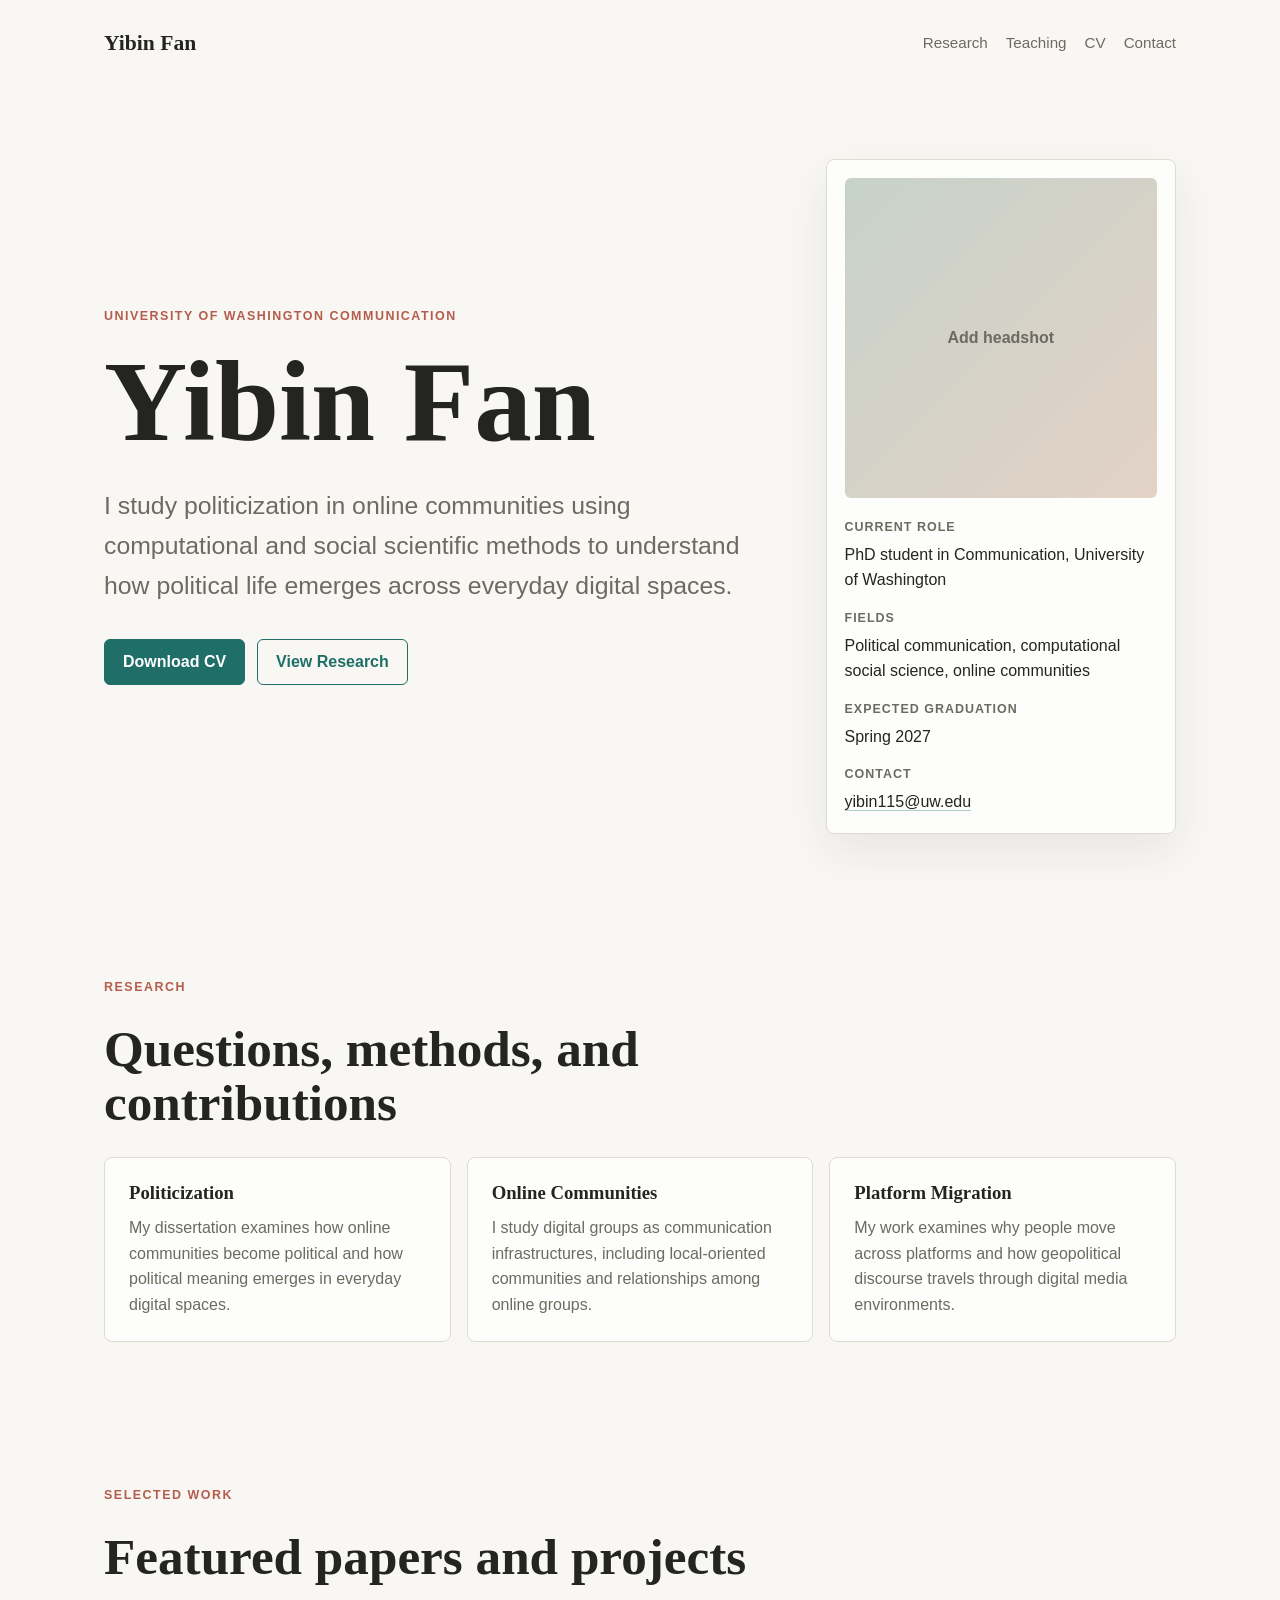
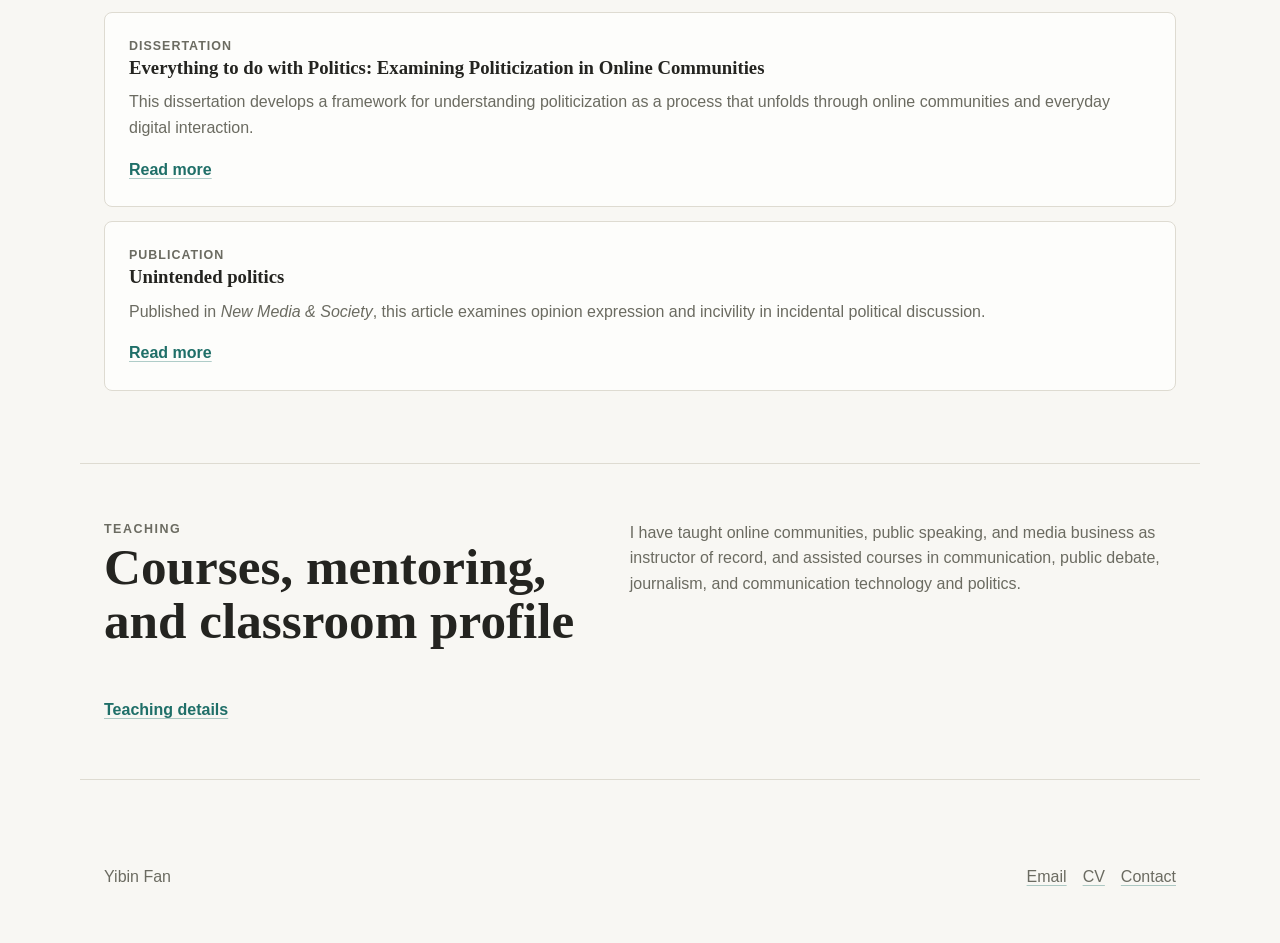
==== site/index.html @ f90cb891 "Initial commit" ====
<!doctype html>
<html lang="en">
  <head>
    <meta charset="utf-8">
    <meta name="viewport" content="width=device-width, initial-scale=1">
    <title>Yibin Fan | Communication PhD Student</title>
    <meta name="description" content="Yibin Fan is a PhD student in Communication at the University of Washington studying politicization in online communities.">
    <link rel="stylesheet" href="styles/base.css">
  </head>
  <body>
    <header class="site-header">
      <a class="brand" href="index.html">Yibin Fan</a>
      <nav class="nav" aria-label="Primary navigation">
        <a href="pages/research.html">Research</a>
        <a href="pages/teaching.html">Teaching</a>
        <a href="pages/cv.html">CV</a>
        <a href="pages/contact.html">Contact</a>
      </nav>
    </header>

    <main>
      <section class="hero">
        <div class="hero-copy">
          <p class="eyebrow">University of Washington Communication</p>
          <h1>Yibin Fan</h1>
          <p class="lede">
            I study politicization in online communities using computational and social scientific methods to understand how political life emerges across everyday digital spaces.
          </p>
          <div class="actions">
            <a class="button primary" href="../assets/cv/yibin-fan-cv.pdf">Download CV</a>
            <a class="button secondary" href="pages/research.html">View Research</a>
          </div>
        </div>
        <aside class="profile-panel" aria-label="Profile summary">
          <div class="portrait-placeholder">Add headshot</div>
          <dl>
            <div>
              <dt>Current role</dt>
              <dd>PhD student in Communication, University of Washington</dd>
            </div>
            <div>
              <dt>Fields</dt>
              <dd>Political communication, computational social science, online communities</dd>
            </div>
            <div>
              <dt>Expected graduation</dt>
              <dd>Spring 2027</dd>
            </div>
            <div>
              <dt>Contact</dt>
              <dd><a href="mailto:yibin115@uw.edu">yibin115@uw.edu</a></dd>
            </div>
          </dl>
        </aside>
      </section>

      <section class="section">
        <div class="section-heading">
          <p class="eyebrow">Research</p>
          <h2>Questions, methods, and contributions</h2>
        </div>
        <div class="grid three">
          <article class="summary-item">
            <h3>Politicization</h3>
            <p>My dissertation examines how online communities become political and how political meaning emerges in everyday digital spaces.</p>
          </article>
          <article class="summary-item">
            <h3>Online Communities</h3>
            <p>I study digital groups as communication infrastructures, including local-oriented communities and relationships among online groups.</p>
          </article>
          <article class="summary-item">
            <h3>Platform Migration</h3>
            <p>My work examines why people move across platforms and how geopolitical discourse travels through digital media environments.</p>
          </article>
        </div>
      </section>

      <section class="section featured-work">
        <div class="section-heading">
          <p class="eyebrow">Selected work</p>
          <h2>Featured papers and projects</h2>
        </div>
        <div class="work-list">
          <article class="work-item">
            <p class="status">Dissertation</p>
            <h3>Everything to do with Politics: Examining Politicization in Online Communities</h3>
            <p>This dissertation develops a framework for understanding politicization as a process that unfolds through online communities and everyday digital interaction.</p>
            <a href="pages/research.html">Read more</a>
          </article>
          <article class="work-item">
            <p class="status">Publication</p>
            <h3>Unintended politics</h3>
            <p>Published in <em>New Media & Society</em>, this article examines opinion expression and incivility in incidental political discussion.</p>
            <a href="pages/research.html">Read more</a>
          </article>
        </div>
      </section>

      <section class="section teaching-band">
        <div>
          <p class="eyebrow">Teaching</p>
          <h2>Courses, mentoring, and classroom profile</h2>
        </div>
        <p>
          I have taught online communities, public speaking, and media business as instructor of record, and assisted courses in communication, public debate, journalism, and communication technology and politics.
        </p>
        <a class="text-link" href="pages/teaching.html">Teaching details</a>
      </section>
    </main>

    <footer class="footer">
      <p>Yibin Fan</p>
      <div class="footer-links">
        <a href="mailto:yibin115@uw.edu">Email</a>
        <a href="../assets/cv/yibin-fan-cv.pdf">CV</a>
        <a href="pages/contact.html">Contact</a>
      </div>
    </footer>
    <script src="scripts/main.js"></script>
  </body>
</html>
---- site/styles/base.css ----
:root {
  color-scheme: light;
  --bg: #f8f7f3;
  --surface: #ffffff;
  --text: #242420;
  --muted: #6b6b61;
  --accent: #1f6f68;
  --accent-2: #b55d4c;
  --border: #dedbd1;
  --shadow: 0 18px 45px rgba(36, 36, 32, 0.08);
}

* {
  box-sizing: border-box;
}

body {
  margin: 0;
  background: var(--bg);
  color: var(--text);
  font-family: Inter, Arial, sans-serif;
  line-height: 1.6;
}

a {
  color: inherit;
  text-decoration-color: rgba(31, 111, 104, 0.35);
  text-underline-offset: 0.18em;
}

a:hover {
  color: var(--accent);
  text-decoration-color: var(--accent);
}

.site-header {
  display: flex;
  align-items: center;
  justify-content: space-between;
  gap: 24px;
  max-width: 1120px;
  margin: 0 auto;
  padding: 26px 24px;
}

.brand {
  font-family: Georgia, "Times New Roman", serif;
  font-size: 1.35rem;
  font-weight: 700;
  text-decoration: none;
}

.nav {
  display: flex;
  flex-wrap: wrap;
  justify-content: flex-end;
  gap: 18px;
  color: var(--muted);
  font-size: 0.95rem;
}

.nav a {
  text-decoration: none;
}

.hero {
  display: grid;
  grid-template-columns: minmax(0, 1.45fr) minmax(280px, 0.75fr);
  gap: 44px;
  align-items: center;
  max-width: 1120px;
  margin: 32px auto 0;
  padding: 40px 24px 72px;
}

.hero h1,
.page h1,
.section h2,
.teaching-band h2 {
  margin: 0;
  font-family: Georgia, "Times New Roman", serif;
  line-height: 1.05;
  letter-spacing: 0;
}

.hero h1 {
  max-width: 780px;
  font-size: clamp(3.5rem, 9vw, 7.5rem);
}

.page h1 {
  max-width: 860px;
  font-size: clamp(2.6rem, 7vw, 5.6rem);
}

.section h2,
.teaching-band h2 {
  font-size: clamp(2rem, 4vw, 3.2rem);
}

.eyebrow {
  margin: 0 0 14px;
  color: var(--accent-2);
  font-size: 0.78rem;
  font-weight: 800;
  letter-spacing: 0.12em;
  text-transform: uppercase;
}

.lede {
  max-width: 720px;
  margin: 24px 0 0;
  color: var(--muted);
  font-size: clamp(1.2rem, 2vw, 1.55rem);
}

.narrow {
  max-width: 760px;
}

.actions {
  display: flex;
  flex-wrap: wrap;
  gap: 12px;
  margin-top: 34px;
}

.button {
  display: inline-flex;
  align-items: center;
  justify-content: center;
  min-height: 46px;
  padding: 0 18px;
  border: 1px solid var(--accent);
  border-radius: 6px;
  font-weight: 750;
  text-decoration: none;
}

.button.primary {
  background: var(--accent);
  color: #ffffff;
}

.button.secondary {
  color: var(--accent);
}

.profile-panel,
.summary-item,
.work-item {
  border: 1px solid var(--border);
  border-radius: 8px;
  background: rgba(255, 255, 255, 0.72);
}

.profile-panel {
  padding: 18px;
  box-shadow: var(--shadow);
}

.portrait-placeholder {
  display: grid;
  min-height: 320px;
  place-items: center;
  margin-bottom: 20px;
  border-radius: 6px;
  background: linear-gradient(135deg, rgba(31, 111, 104, 0.18), rgba(181, 93, 76, 0.16)), #ece8de;
  color: var(--muted);
  font-weight: 750;
}

dl {
  display: grid;
  gap: 16px;
  margin: 0;
}

dt {
  color: var(--muted);
  font-size: 0.78rem;
  font-weight: 800;
  letter-spacing: 0.08em;
  text-transform: uppercase;
}

dd {
  margin: 4px 0 0;
}

.section,
.page {
  max-width: 1120px;
  margin: 0 auto;
  padding: 72px 24px;
}

.section-heading {
  display: grid;
  gap: 10px;
  max-width: 760px;
  margin-bottom: 28px;
}

.grid {
  display: grid;
  gap: 16px;
}

.grid.three {
  grid-template-columns: repeat(3, minmax(0, 1fr));
}

.grid.two {
  grid-template-columns: repeat(2, minmax(0, 1fr));
}

.summary-item {
  padding: 24px;
}

.summary-item h2,
.summary-item h3,
.work-item h2,
.work-item h3 {
  margin: 0 0 10px;
  font-family: Georgia, "Times New Roman", serif;
  line-height: 1.2;
  letter-spacing: 0;
}

.summary-item p,
.work-item p,
.teaching-band p {
  margin: 0;
  color: var(--muted);
}

.work-list {
  display: grid;
  gap: 14px;
}

.work-item {
  padding: 24px;
}

.status {
  color: var(--accent-2);
  font-size: 0.78rem;
  font-weight: 800;
  letter-spacing: 0.08em;
  text-transform: uppercase;
}

.work-item a,
.text-link {
  display: inline-flex;
  margin-top: 16px;
  color: var(--accent);
  font-weight: 750;
}

.teaching-band {
  display: grid;
  grid-template-columns: minmax(0, 0.9fr) minmax(0, 1fr);
  gap: 34px;
  align-items: start;
  max-width: 1120px;
  margin: 0 auto 48px;
  padding: 56px 24px;
  border-top: 1px solid var(--border);
  border-bottom: 1px solid var(--border);
}

.page-list {
  margin-top: 34px;
}

.contact-list {
  display: grid;
  gap: 12px;
  max-width: 360px;
  margin-top: 34px;
}

.small-note {
  margin-top: 18px;
  color: var(--muted);
  font-size: 0.95rem;
}

.footer {
  display: flex;
  align-items: center;
  justify-content: space-between;
  gap: 18px;
  max-width: 1120px;
  margin: 0 auto;
  padding: 36px 24px 54px;
  color: var(--muted);
}

.footer p {
  margin: 0;
}

.footer-links {
  display: flex;
  flex-wrap: wrap;
  gap: 16px;
}

@media (max-width: 820px) {
  .site-header,
  .footer {
    align-items: flex-start;
    flex-direction: column;
  }

  .nav {
    justify-content: flex-start;
  }

  .hero,
  .teaching-band {
    grid-template-columns: 1fr;
  }

  .grid.three,
  .grid.two {
    grid-template-columns: 1fr;
  }

  .hero {
    padding-top: 18px;
  }

  .portrait-placeholder {
    min-height: 240px;
  }
}
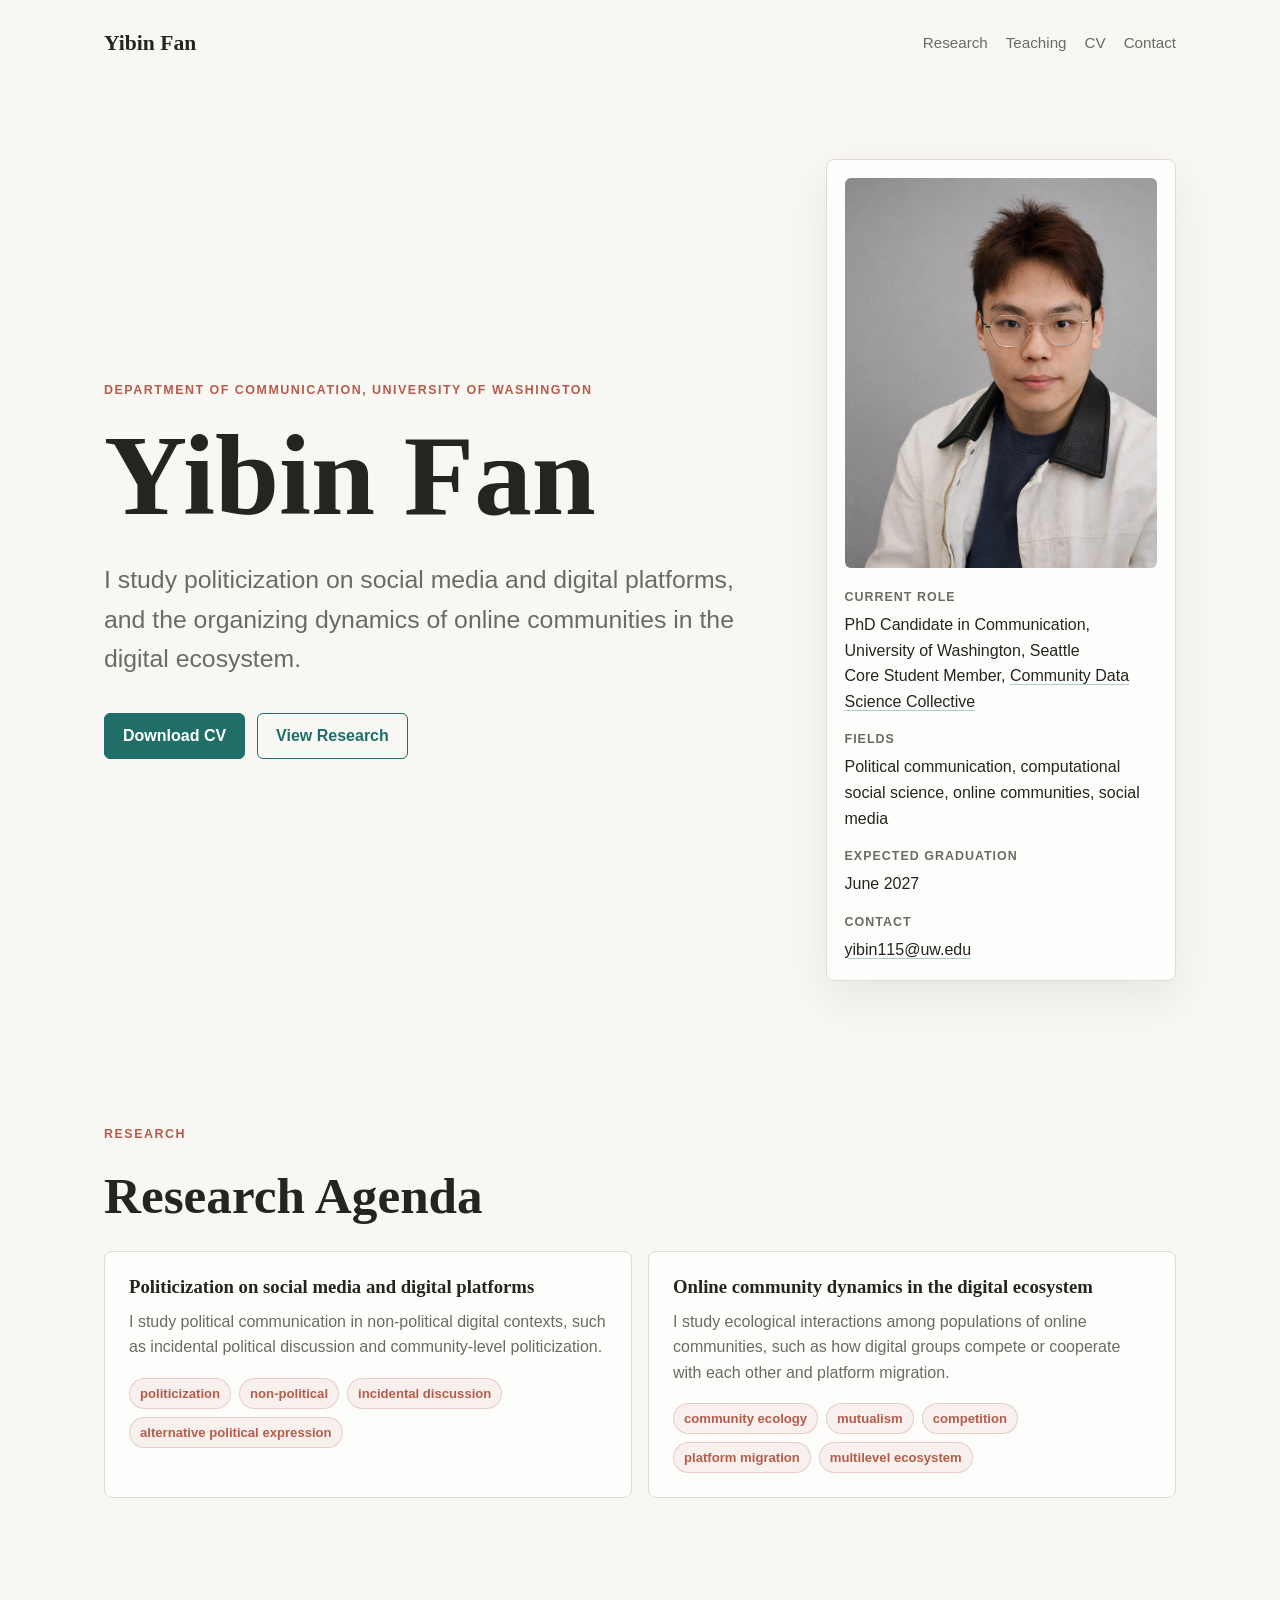
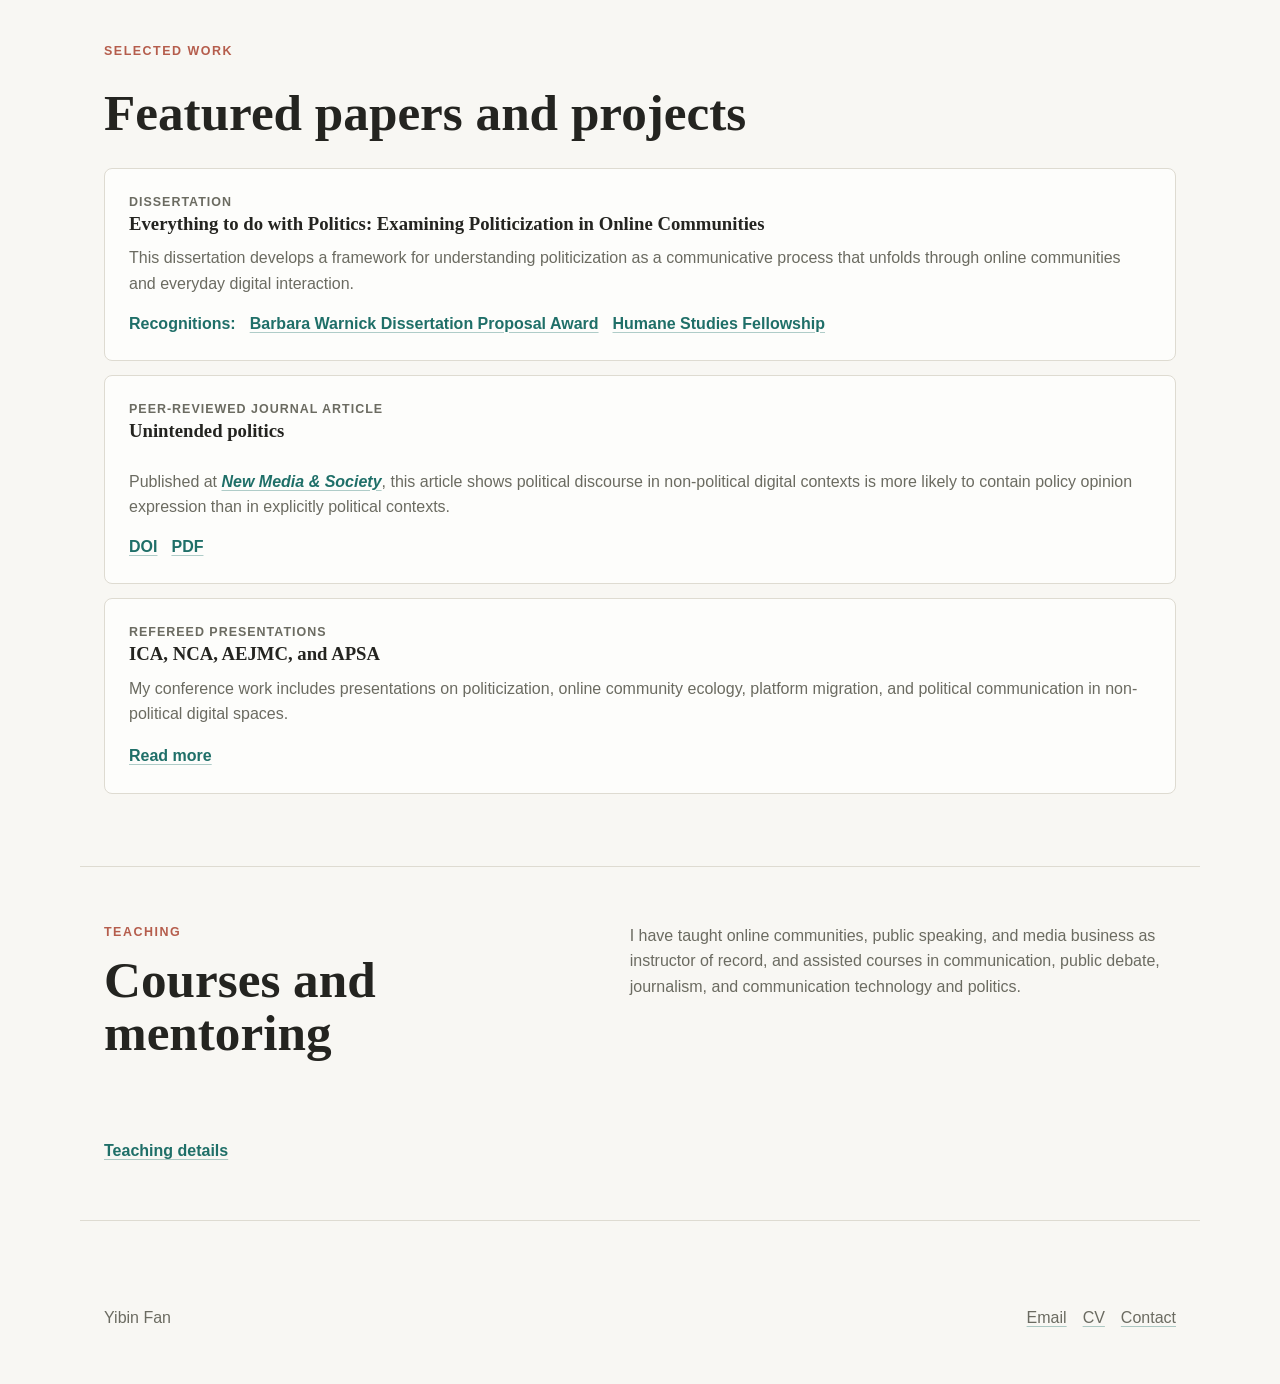
==== commit 68cf6424: "update research and teaching" ====
--- a/site/index.html
+++ b/site/index.html
@@ -21,30 +21,33 @@
     <main>
       <section class="hero">
         <div class="hero-copy">
-          <p class="eyebrow">University of Washington Communication</p>
+          <p class="eyebrow">Department of Communication, University of Washington</p>
           <h1>Yibin Fan</h1>
           <p class="lede">
-            I study politicization in online communities using computational and social scientific methods to understand how political life emerges across everyday digital spaces.
+            I study politicization on social media and digital platforms, and the organizing dynamics of online communities in the digital ecosystem.
           </p>
           <div class="actions">
-            <a class="button primary" href="../assets/cv/yibin-fan-cv.pdf">Download CV</a>
+            <a class="button primary" href="assets/cv/yibin-fan-cv.pdf">Download CV</a> 
             <a class="button secondary" href="pages/research.html">View Research</a>
           </div>
         </div>
         <aside class="profile-panel" aria-label="Profile summary">
-          <div class="portrait-placeholder">Add headshot</div>
+          <img class="portrait" src="assets/headshots/headshot_seattle.png" alt="Portrait of Yibin Fan">
           <dl>
             <div>
               <dt>Current role</dt>
-              <dd>PhD student in Communication, University of Washington</dd>
+              <dd>
+                PhD Candidate in Communication, University of Washington, Seattle<br>
+                Core Student Member, <a href="https://wiki.communitydata.science/" target="_blank" rel="noopener noreferrer">Community Data Science Collective</a>
+              </dd>
             </div>
             <div>
               <dt>Fields</dt>
-              <dd>Political communication, computational social science, online communities</dd>
+              <dd>Political communication, computational social science, online communities, social media</dd>
             </div>
             <div>
               <dt>Expected graduation</dt>
-              <dd>Spring 2027</dd>
+              <dd>June 2027</dd>
             </div>
             <div>
               <dt>Contact</dt>
@@ -57,20 +60,29 @@
       <section class="section">
         <div class="section-heading">
           <p class="eyebrow">Research</p>
-          <h2>Questions, methods, and contributions</h2>
+          <h2>Research Agenda</h2>
         </div>
-        <div class="grid three">
+        <div class="grid two">
           <article class="summary-item">
-            <h3>Politicization</h3>
-            <p>My dissertation examines how online communities become political and how political meaning emerges in everyday digital spaces.</p>
+            <h3>Politicization on social media and digital platforms</h3>
+            <p>I study political communication in non-political digital contexts, such as incidental political discussion and community-level politicization.</p>
+            <div class="keyword-list" aria-label="Politicization keywords">
+              <span>politicization</span>
+              <span>non-political</span>
+              <span>incidental discussion</span>
+              <span>alternative political expression</span>
+            </div>
           </article>
           <article class="summary-item">
-            <h3>Online Communities</h3>
-            <p>I study digital groups as communication infrastructures, including local-oriented communities and relationships among online groups.</p>
-          </article>
-          <article class="summary-item">
-            <h3>Platform Migration</h3>
-            <p>My work examines why people move across platforms and how geopolitical discourse travels through digital media environments.</p>
+            <h3>Online community dynamics in the digital ecosystem</h3>
+            <p>I study ecological interactions among populations of online communities, such as how digital groups compete or cooperate with each other and platform migration.</p>
+            <div class="keyword-list" aria-label="Online community ecosystem keywords">
+              <span>community ecology</span>
+              <span>mutualism</span>
+              <span>competition</span>
+              <span>platform migration</span>
+              <span>multilevel ecosystem</span>
+            </div>
           </article>
         </div>
       </section>
@@ -84,22 +96,35 @@
           <article class="work-item">
             <p class="status">Dissertation</p>
             <h3>Everything to do with Politics: Examining Politicization in Online Communities</h3>
-            <p>This dissertation develops a framework for understanding politicization as a process that unfolds through online communities and everyday digital interaction.</p>
-            <a href="pages/research.html">Read more</a>
+            <p>This dissertation develops a framework for understanding politicization as a communicative process that unfolds through online communities and everyday digital interaction.</p>
+            <div class="link-row">
+              <a>Recognitions:</a>
+              <a href="https://com.uw.edu/ma-phd/funding-and-award-opportunities/research-funding/">Barbara Warnick Dissertation Proposal Award</a>
+              <a href="https://www.theihs.org/blog/funding-type/humane-studies-fellowship/">Humane Studies Fellowship</a>
+            </div>
           </article>
           <article class="work-item">
-            <p class="status">Publication</p>
+            <p class="status">Peer-reviewed Journal Article</p>
             <h3>Unintended politics</h3>
-            <p>Published in <em>New Media & Society</em>, this article examines opinion expression and incivility in incidental political discussion.</p>
+            <p>Published at <a href="https://journals.sagepub.com/home/nms"><em>New Media & Society</em></a>, this article shows political discourse in non-political digital contexts is more likely to contain policy opinion expression than in explicitly political contexts.</p>
+            <div class="link-row">
+              <a href="https://doi.org/10.1177/14614448261441875">DOI</a>
+              <a href="https://journals.sagepub.com/doi/pdf/10.1177/14614448261441875?casa_token=1-ZnGrfTjEoAAAAA:AifNyIRY7ep2owa5KEr0ajN2B7ABjRa7L96bX6fsLp5TvKdHX-in_V_Z3XCJmudTWeqTJ_bSWKwmBw">PDF</a>
+            </div>
+          </article>
+          <article class="work-item">
+            <p class="status">Refereed presentations</p>
+            <h3>ICA, NCA, AEJMC, and APSA</h3>
+            <p>My conference work includes presentations on politicization, online community ecology, platform migration, and political communication in non-political digital spaces.</p>
             <a href="pages/research.html">Read more</a>
           </article>
         </div>
       </section>
 
       <section class="section teaching-band">
-        <div>
+        <div class="section-heading">
           <p class="eyebrow">Teaching</p>
-          <h2>Courses, mentoring, and classroom profile</h2>
+          <h2>Courses and mentoring</h2>
         </div>
         <p>
           I have taught online communities, public speaking, and media business as instructor of record, and assisted courses in communication, public debate, journalism, and communication technology and politics.
@@ -112,7 +137,7 @@
       <p>Yibin Fan</p>
       <div class="footer-links">
         <a href="mailto:yibin115@uw.edu">Email</a>
-        <a href="../assets/cv/yibin-fan-cv.pdf">CV</a>
+        <a href="assets/cv/yibin-fan-cv.pdf">CV</a>
         <a href="pages/contact.html">Contact</a>
       </div>
     </footer>
--- a/site/styles/base.css
+++ b/site/styles/base.css
@@ -107,6 +107,10 @@
   text-transform: uppercase;
 }
 
+.section-heading .eyebrow {
+  color: var(--accent-2);
+}
+
 .lede {
   max-width: 720px;
   margin: 24px 0 0;
@@ -159,12 +163,24 @@
   box-shadow: var(--shadow);
 }
 
+.portrait,
 .portrait-placeholder {
-  display: grid;
+  display: block;
+  width: 100%;
+  aspect-ratio: 4 / 5;
   min-height: 320px;
-  place-items: center;
   margin-bottom: 20px;
   border-radius: 6px;
+}
+
+.portrait {
+  object-fit: cover;
+  object-position: 58% 48%;
+}
+
+.portrait-placeholder {
+  display: grid;
+  place-items: center;
   background: linear-gradient(135deg, rgba(31, 111, 104, 0.18), rgba(181, 93, 76, 0.16)), #ece8de;
   color: var(--muted);
   font-weight: 750;
@@ -236,6 +252,26 @@
   color: var(--muted);
 }
 
+.keyword-list {
+  display: flex;
+  flex-wrap: wrap;
+  gap: 8px;
+  margin-top: 18px;
+}
+
+.keyword-list span {
+  display: inline-flex;
+  align-items: center;
+  min-height: 30px;
+  padding: 4px 10px;
+  border: 1px solid rgba(181, 93, 76, 0.24);
+  border-radius: 999px;
+  background: rgba(181, 93, 76, 0.08);
+  color: var(--accent-2);
+  font-size: 0.82rem;
+  font-weight: 750;
+}
+
 .work-list {
   display: grid;
   gap: 14px;
@@ -258,6 +294,183 @@
   display: inline-flex;
   margin-top: 16px;
   color: var(--accent);
+  font-weight: 750;
+}
+
+.sr-only {
+  position: absolute;
+  width: 1px;
+  height: 1px;
+  padding: 0;
+  overflow: hidden;
+  clip: rect(0, 0, 0, 0);
+  white-space: nowrap;
+  border: 0;
+}
+
+.research-page {
+  padding-top: 46px;
+}
+
+.research-intro {
+  max-width: 940px;
+  margin-top: 0;
+  color: var(--text);
+}
+
+.research-lines {
+  display: grid;
+  grid-template-columns: repeat(2, minmax(0, 1fr));
+  gap: 16px;
+  margin-top: 42px;
+}
+
+.line-card h2 {
+  margin: 0 0 14px;
+  font-family: Georgia, "Times New Roman", serif;
+  font-size: clamp(1.75rem, 3vw, 2.65rem);
+  line-height: 1.1;
+  letter-spacing: 0;
+}
+
+.research-section {
+  margin-top: 72px;
+}
+
+.publication-list {
+  display: grid;
+  gap: 14px;
+}
+
+.publication-item {
+  padding: 24px;
+  border: 1px solid var(--border);
+  border-radius: 8px;
+  background: rgba(255, 255, 255, 0.72);
+}
+
+.teaching-course {
+  padding: 24px;
+  border: 1px solid var(--border);
+  border-radius: 8px;
+  background: rgba(255, 255, 255, 0.72);
+}
+
+.publication-item h3 {
+  max-width: 920px;
+  margin: 0 0 8px;
+  font-family: Georgia, "Times New Roman", serif;
+  font-size: clamp(1.35rem, 2vw, 1.8rem);
+  line-height: 1.2;
+  letter-spacing: 0;
+}
+
+.teaching-course h3 {
+  max-width: 920px;
+  margin: 0 0 8px;
+  font-family: Georgia, "Times New Roman", serif;
+  font-size: clamp(1.35rem, 2vw, 1.8rem);
+  line-height: 1.2;
+  letter-spacing: 0;
+}
+
+.publication-item p {
+  max-width: 920px;
+  margin: 0;
+  color: var(--muted);
+}
+
+.teaching-course p {
+  max-width: 920px;
+  margin: 0;
+  color: var(--muted);
+}
+
+.publication-item a {
+  display: inline-flex;
+  margin-top: 14px;
+  color: var(--accent);
+  font-weight: 750;
+}
+
+.teaching-course a {
+  display: inline-flex;
+  margin-top: 14px;
+  color: var(--accent);
+  font-weight: 750;
+}
+
+.link-row {
+  display: flex;
+  flex-wrap: wrap;
+  gap: 14px;
+  margin-top: 14px;
+}
+
+.link-row a {
+  margin-top: 0;
+}
+
+.authors,
+.venue-note {
+  font-weight: 750;
+}
+
+.publication-item .authors {
+  margin-bottom: 10px;
+  color: var(--text);
+}
+
+.publication-item .venue-note {
+  margin-top: 12px;
+  color: var(--accent);
+}
+
+.correspondence-note {
+  margin: 6px 0 0;
+  color: var(--muted);
+  font-size: 0.92rem;
+}
+
+.conference-grid {
+  display: grid;
+  grid-template-columns: repeat(2, minmax(0, 1fr));
+  gap: 16px;
+}
+
+.conference-group {
+  padding: 22px;
+  border: 1px solid var(--border);
+  border-radius: 8px;
+  background: rgba(255, 255, 255, 0.72);
+}
+
+.conference-group h3 {
+  display: inline-flex;
+  margin: 0 0 14px;
+  padding: 4px 10px;
+  border-radius: 999px;
+  background: rgba(31, 111, 104, 0.1);
+  color: var(--accent);
+  font-size: 0.86rem;
+  letter-spacing: 0.08em;
+  text-transform: uppercase;
+}
+
+.conference-group ul {
+  display: grid;
+  gap: 12px;
+  margin: 0;
+  padding: 0;
+  list-style: none;
+}
+
+.conference-group li {
+  color: var(--muted);
+}
+
+.conference-group span {
+  color: var(--text);
   font-weight: 750;
 }
 
@@ -328,7 +541,9 @@
   }
 
   .grid.three,
-  .grid.two {
+  .grid.two,
+  .research-lines,
+  .conference-grid {
     grid-template-columns: 1fr;
   }
 
@@ -336,8 +551,8 @@
     padding-top: 18px;
   }
 
+  .portrait,
   .portrait-placeholder {
     min-height: 240px;
   }
 }
-
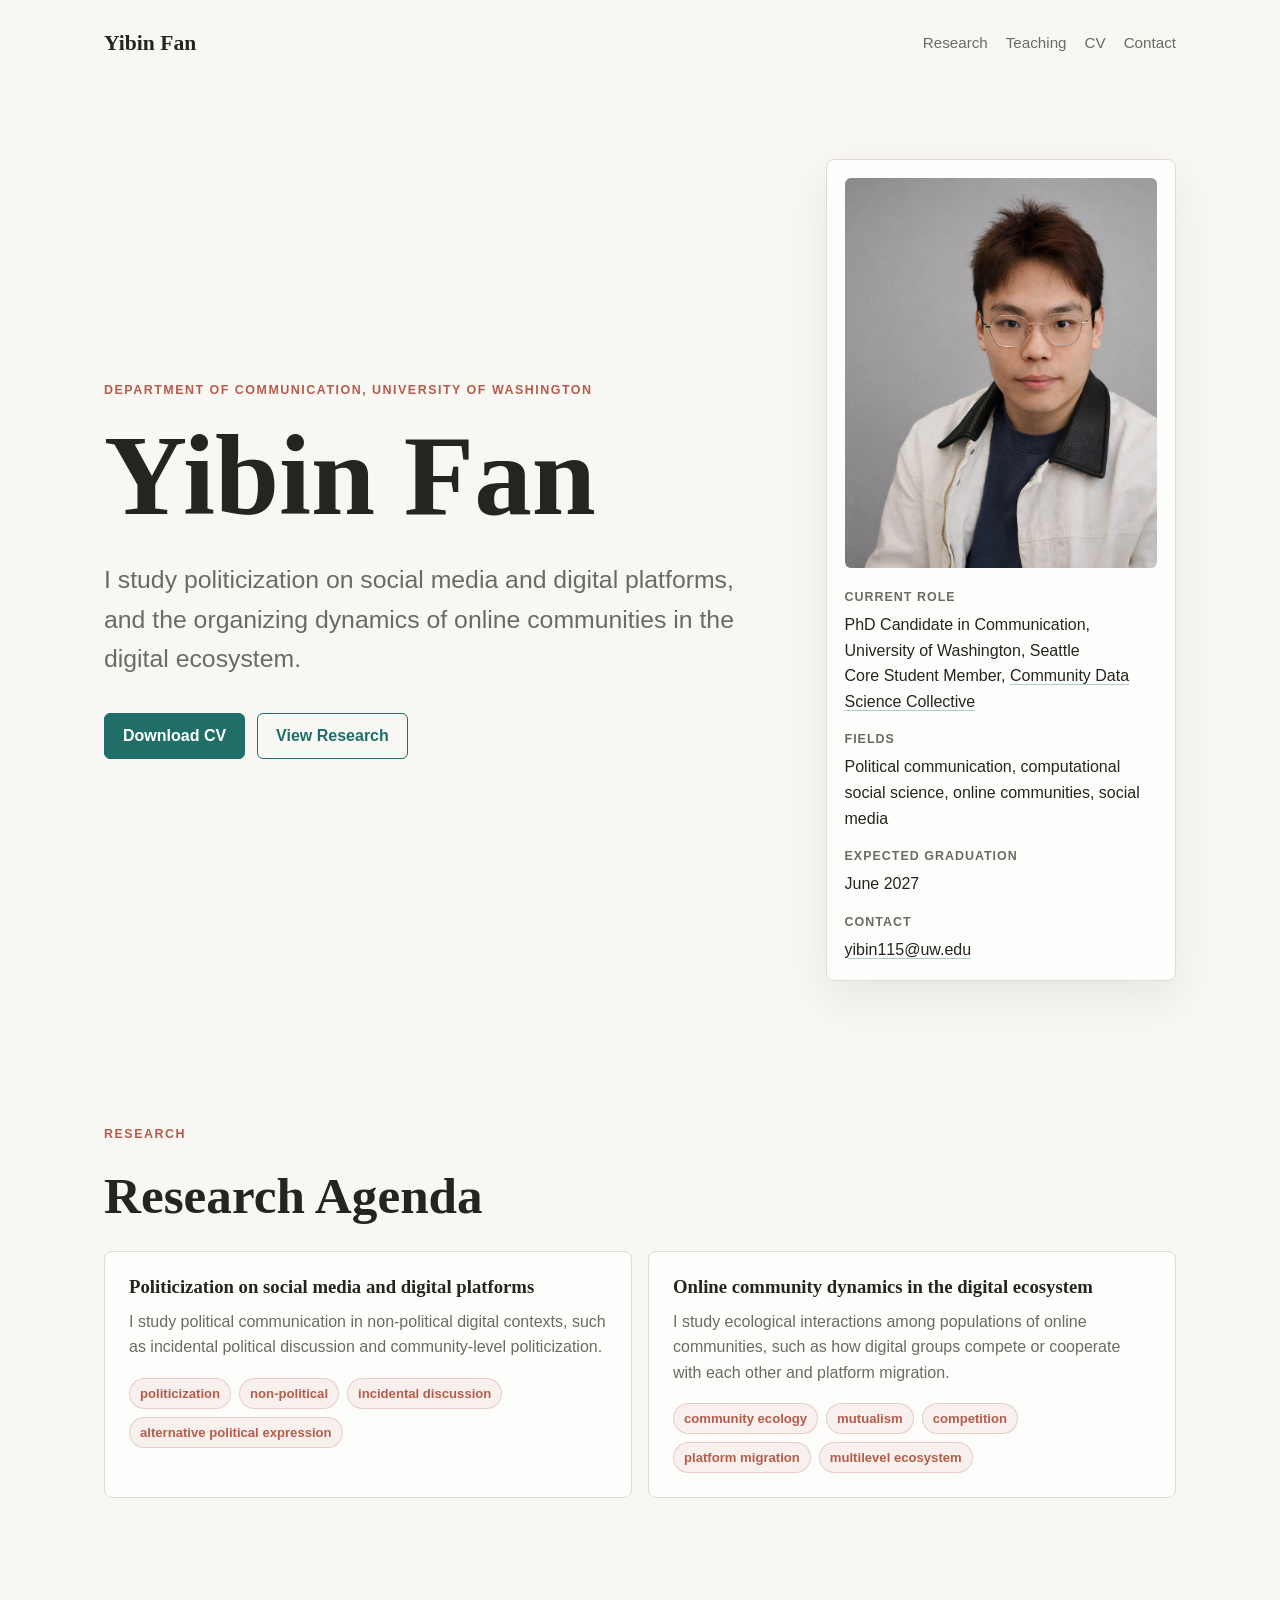
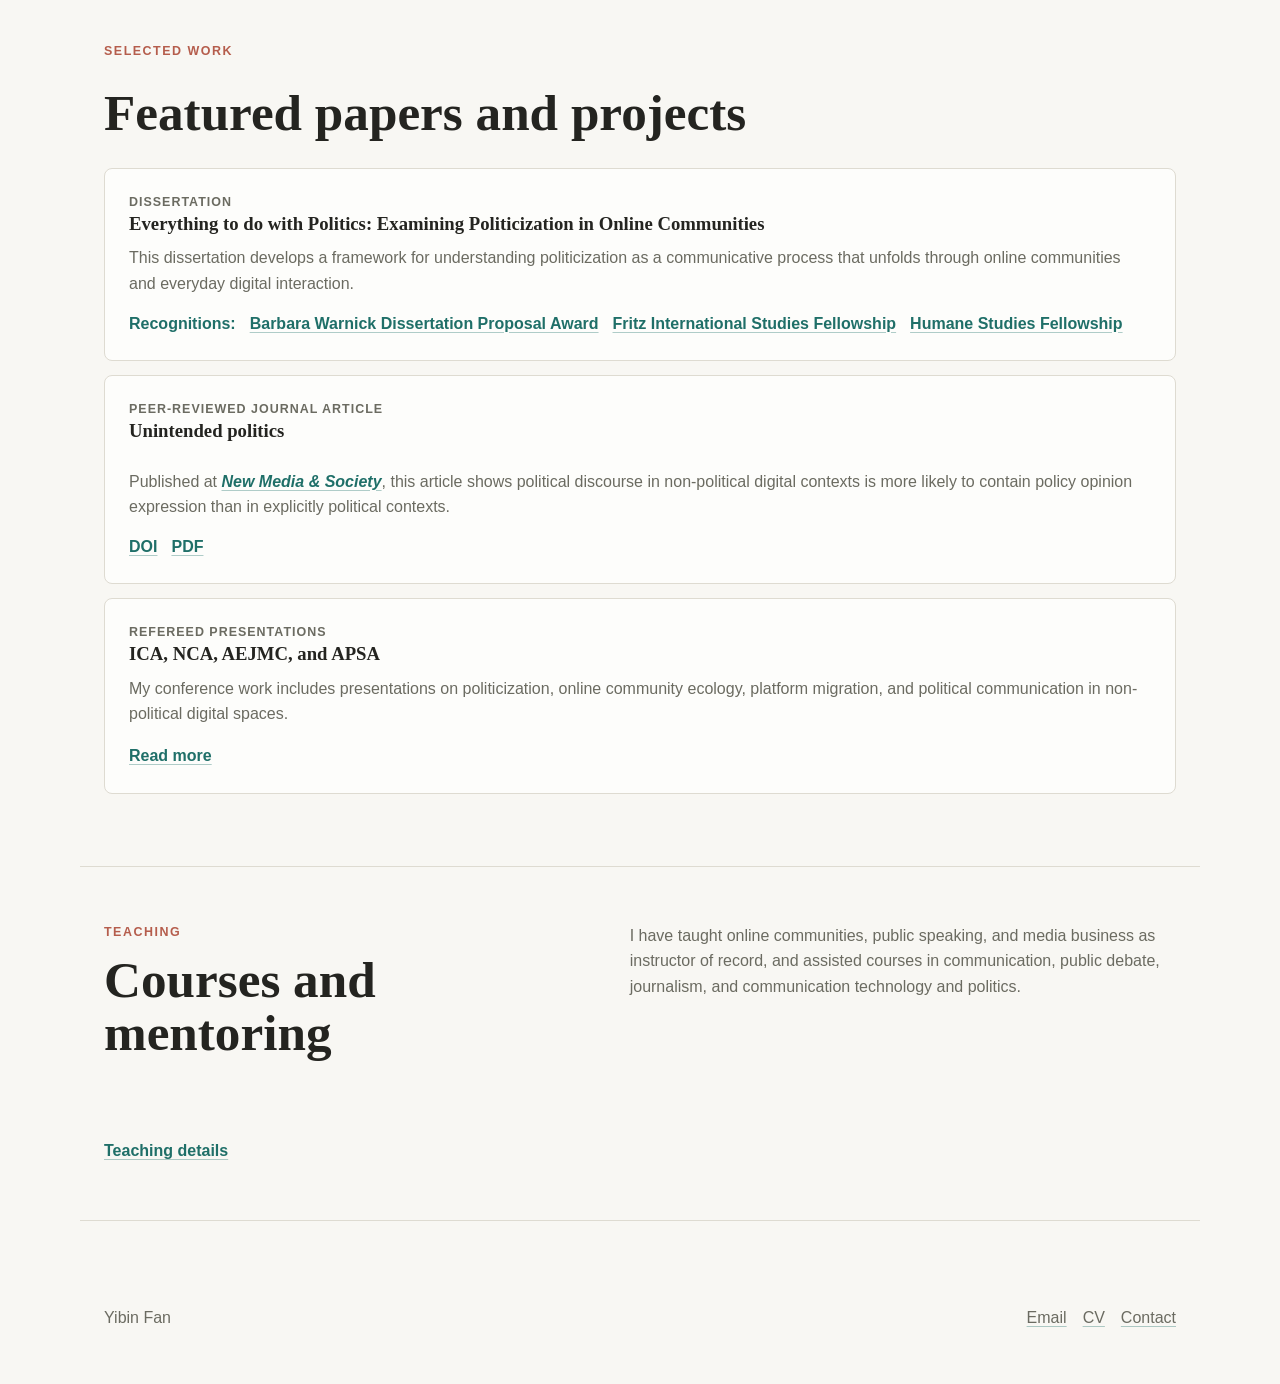
==== commit 3664d1eb: "add fritz fellowship" ====
--- a/site/index.html
+++ b/site/index.html
@@ -100,6 +100,7 @@
             <div class="link-row">
               <a>Recognitions:</a>
               <a href="https://com.uw.edu/ma-phd/funding-and-award-opportunities/research-funding/">Barbara Warnick Dissertation Proposal Award</a>
+              <a href="https://grad.uw.edu/funding_posts/international-research-fellowships/">Fritz International Studies Fellowship</a>
               <a href="https://www.theihs.org/blog/funding-type/humane-studies-fellowship/">Humane Studies Fellowship</a>
             </div>
           </article>
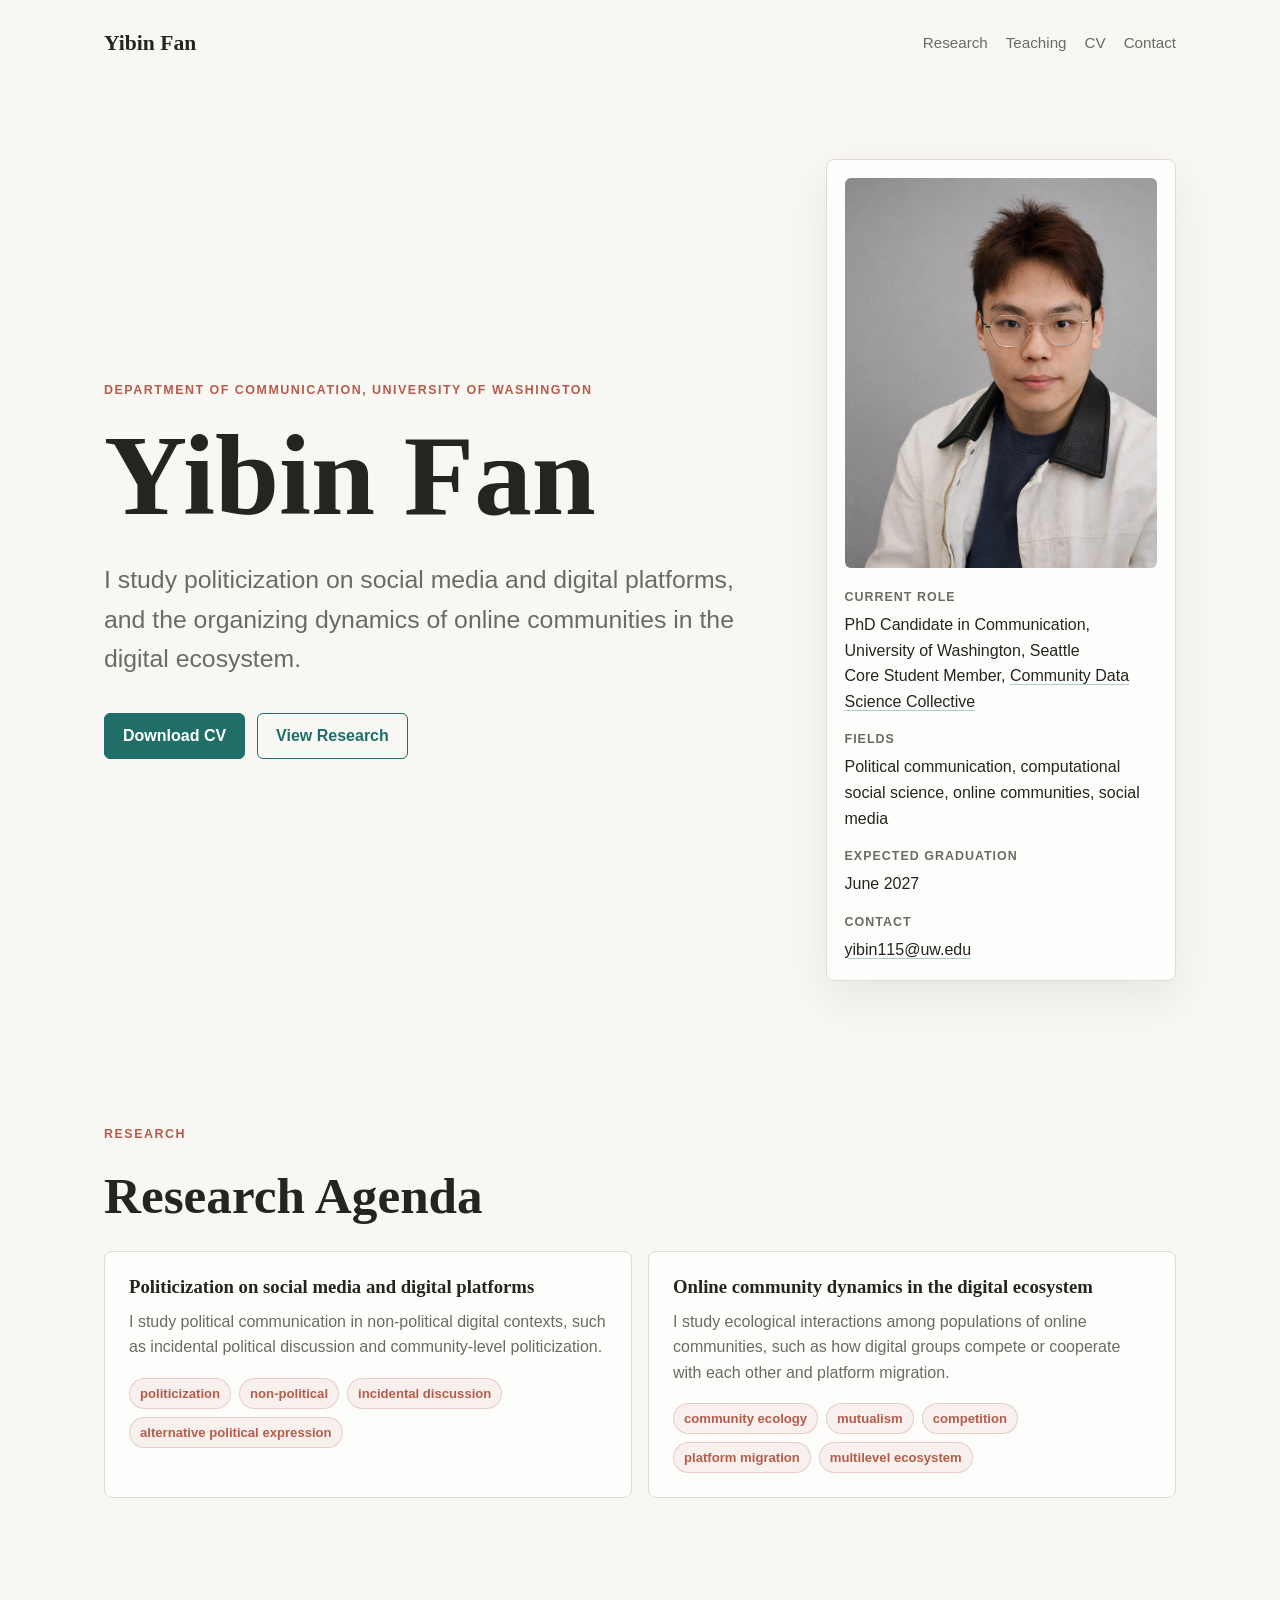
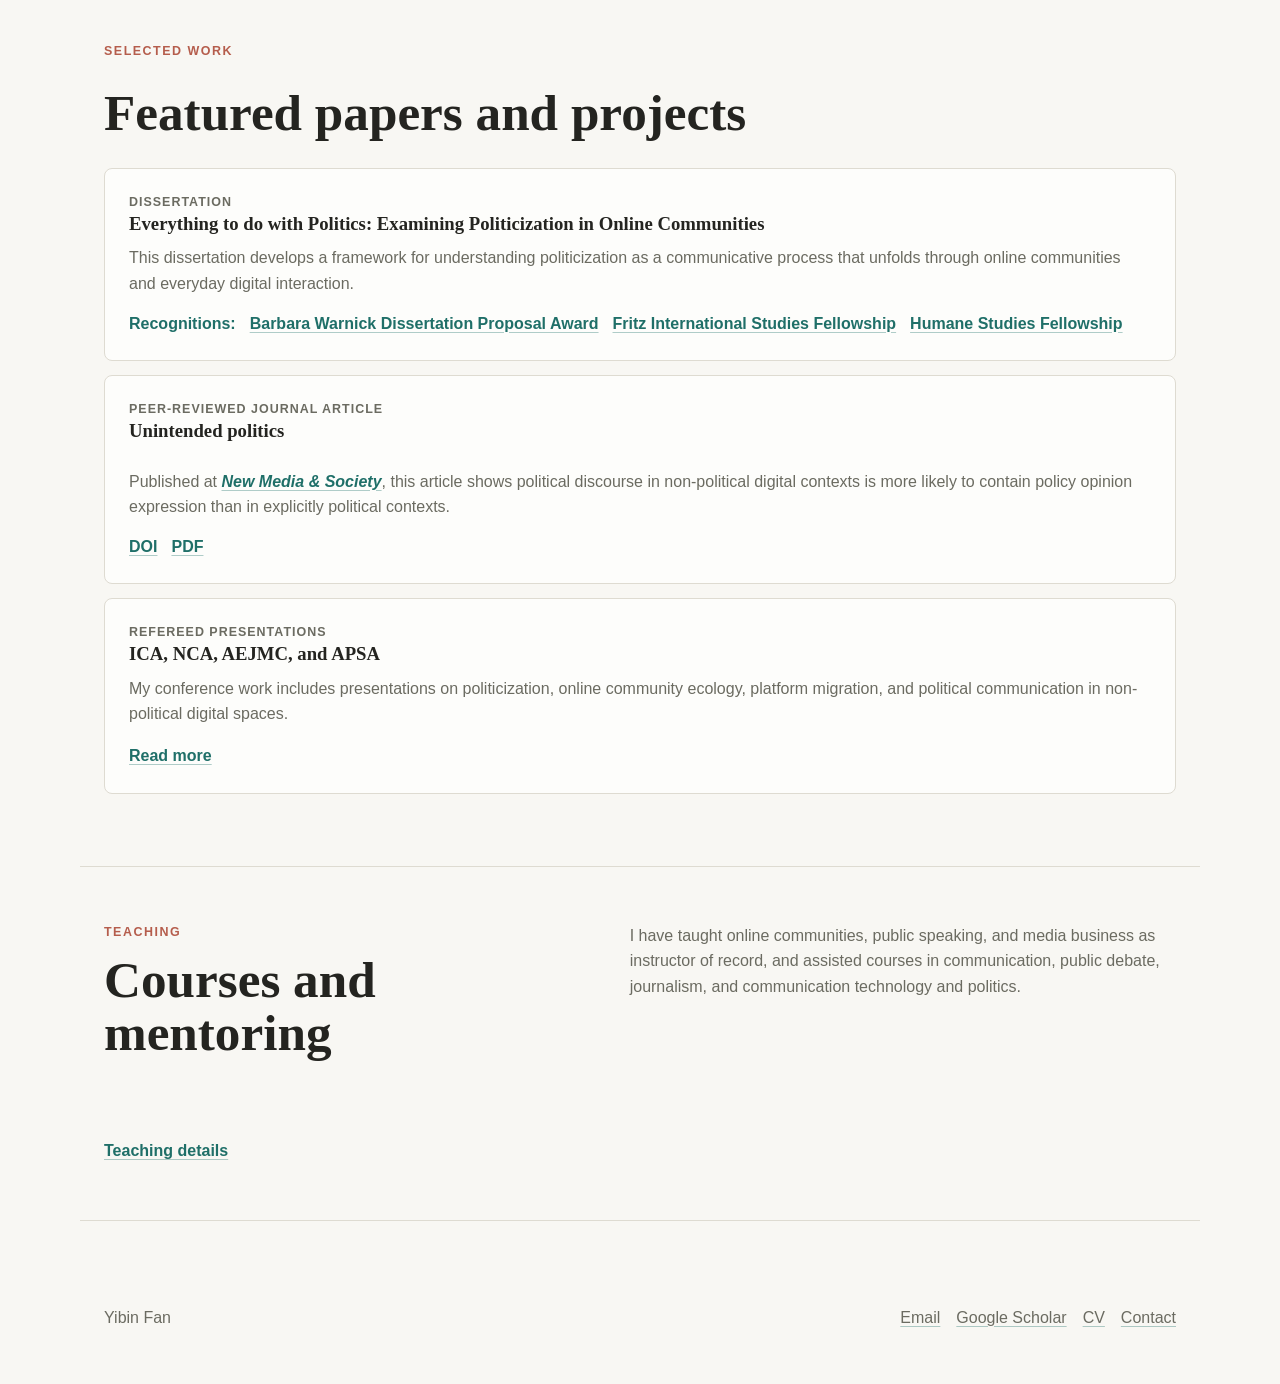
==== commit 7efea0f2: "Add Google Scholar profile link" ====
--- a/site/index.html
+++ b/site/index.html
@@ -27,7 +27,7 @@
             I study politicization on social media and digital platforms, and the organizing dynamics of online communities in the digital ecosystem.
           </p>
           <div class="actions">
-            <a class="button primary" href="assets/cv/yibin-fan-cv.pdf">Download CV</a> 
+            <a class="button primary" href="assets/cv/YF_CV_printed_ICA.pdf">Download CV</a> 
             <a class="button secondary" href="pages/research.html">View Research</a>
           </div>
         </div>
@@ -138,7 +138,8 @@
       <p>Yibin Fan</p>
       <div class="footer-links">
         <a href="mailto:yibin115@uw.edu">Email</a>
-        <a href="assets/cv/yibin-fan-cv.pdf">CV</a>
+        <a href="https://scholar.google.com/citations?user=-ZSV1sAAAAAJ&hl=en&oi=sra">Google Scholar</a>
+        <a href="assets/cv/YF_CV_printed_ICA.pdf">CV</a>
         <a href="pages/contact.html">Contact</a>
       </div>
     </footer>
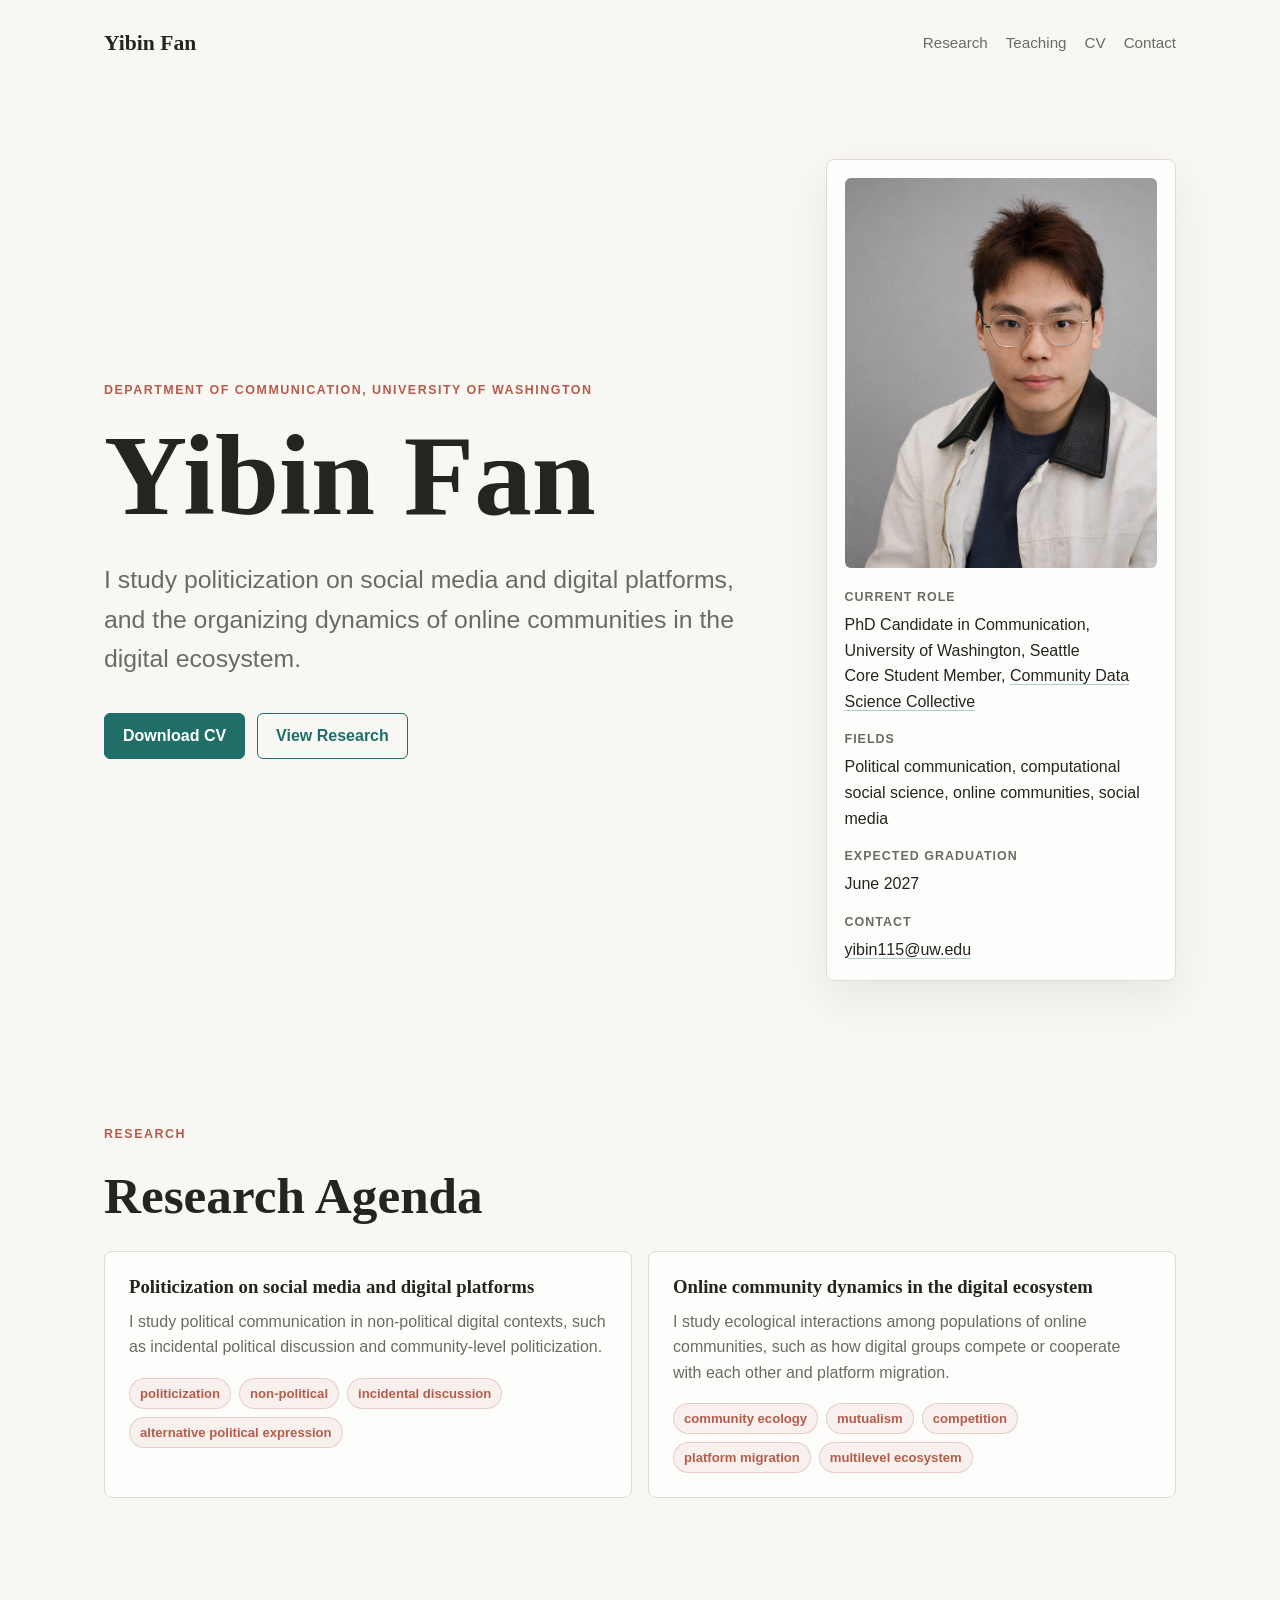
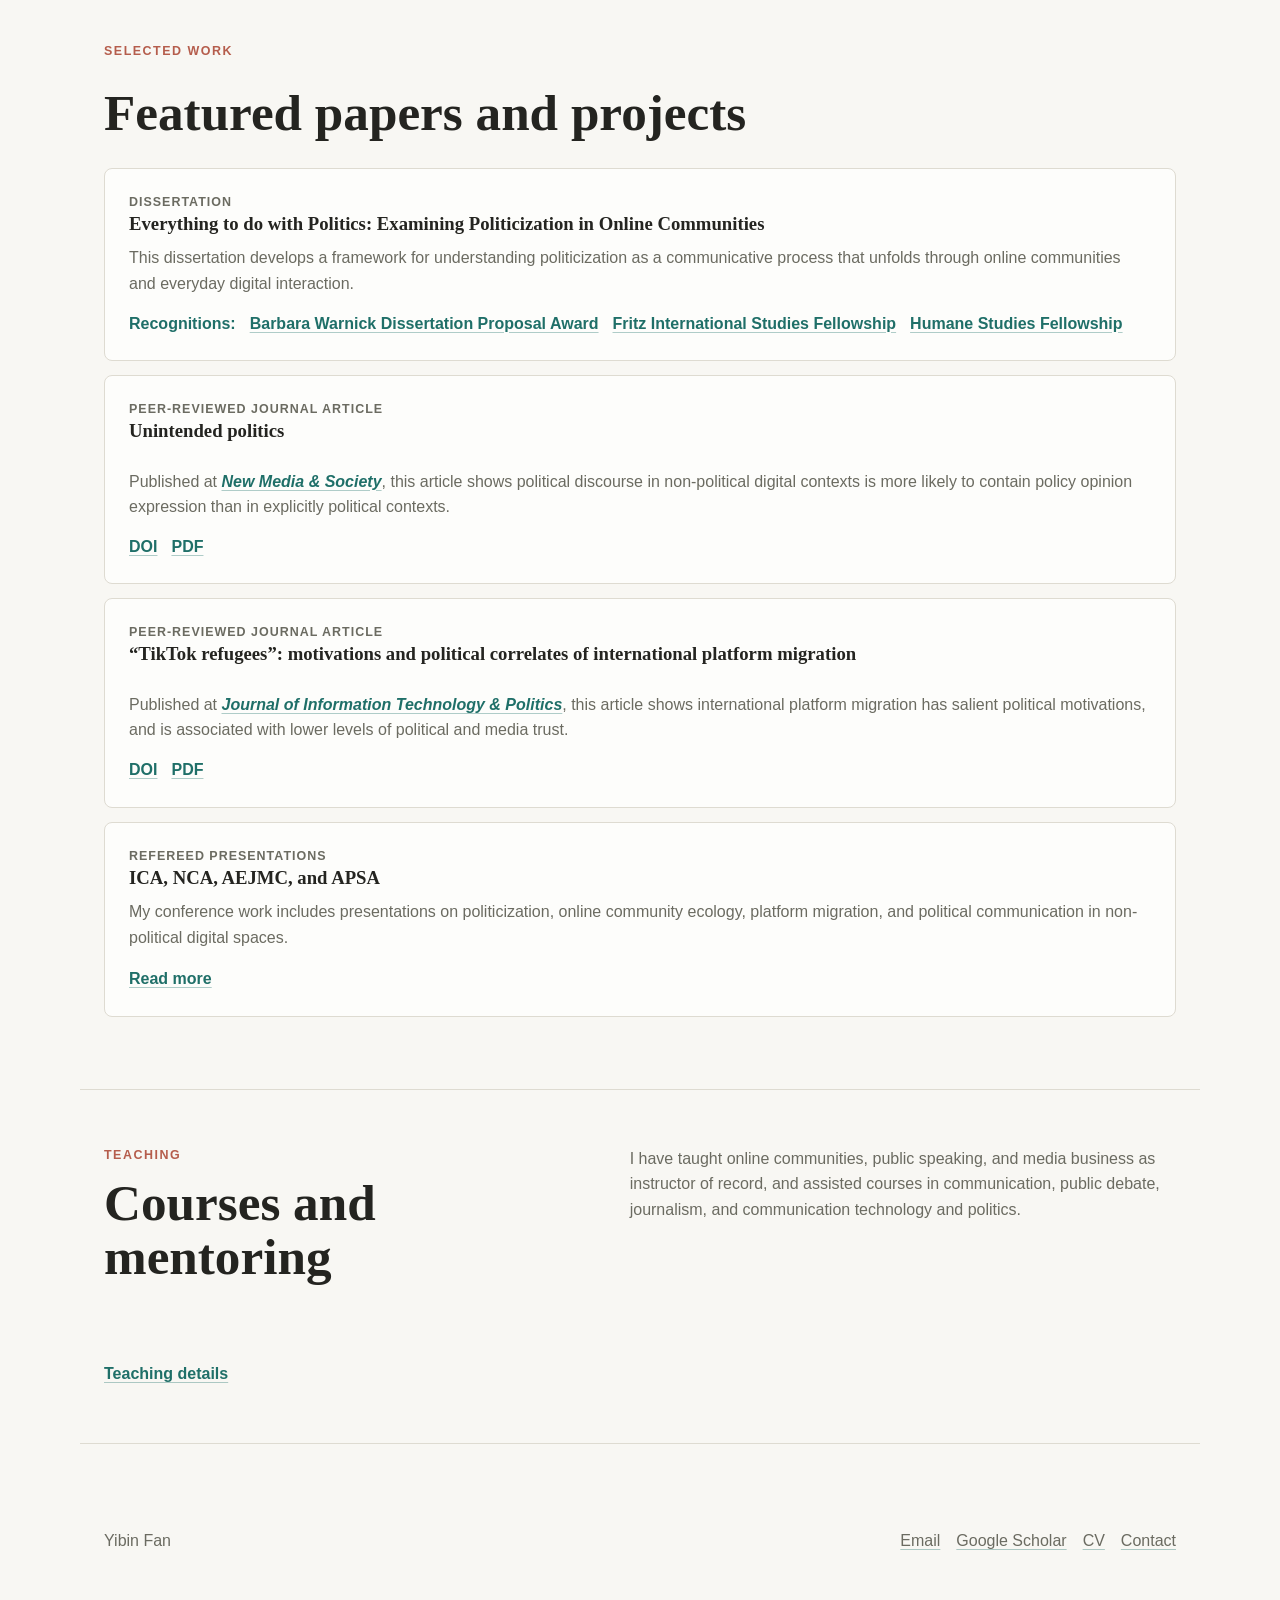
==== commit ecbdcfed: "Update publications and research page" ====
--- a/site/index.html
+++ b/site/index.html
@@ -114,6 +114,15 @@
             </div>
           </article>
           <article class="work-item">
+            <p class="status">Peer-reviewed Journal Article</p>
+            <h3>“TikTok refugees”: motivations and political correlates of international platform migration</h3>
+            <p>Published at <a href="https://www.tandfonline.com/journals/witp20"><em>Journal of Information Technology & Politics</em></a>, this article shows international platform migration has salient political motivations, and is associated with lower levels of political and media trust.</p>
+            <div class="link-row">
+              <a href="https://www.tandfonline.com/doi/full/10.1080/19331681.2026.2701762">DOI</a>
+              <a href="https://www.tandfonline.com/doi/pdf/10.1080/19331681.2026.2701762">PDF</a>
+            </div>
+          </article>
+          <article class="work-item">
             <p class="status">Refereed presentations</p>
             <h3>ICA, NCA, AEJMC, and APSA</h3>
             <p>My conference work includes presentations on politicization, online community ecology, platform migration, and political communication in non-political digital spaces.</p>
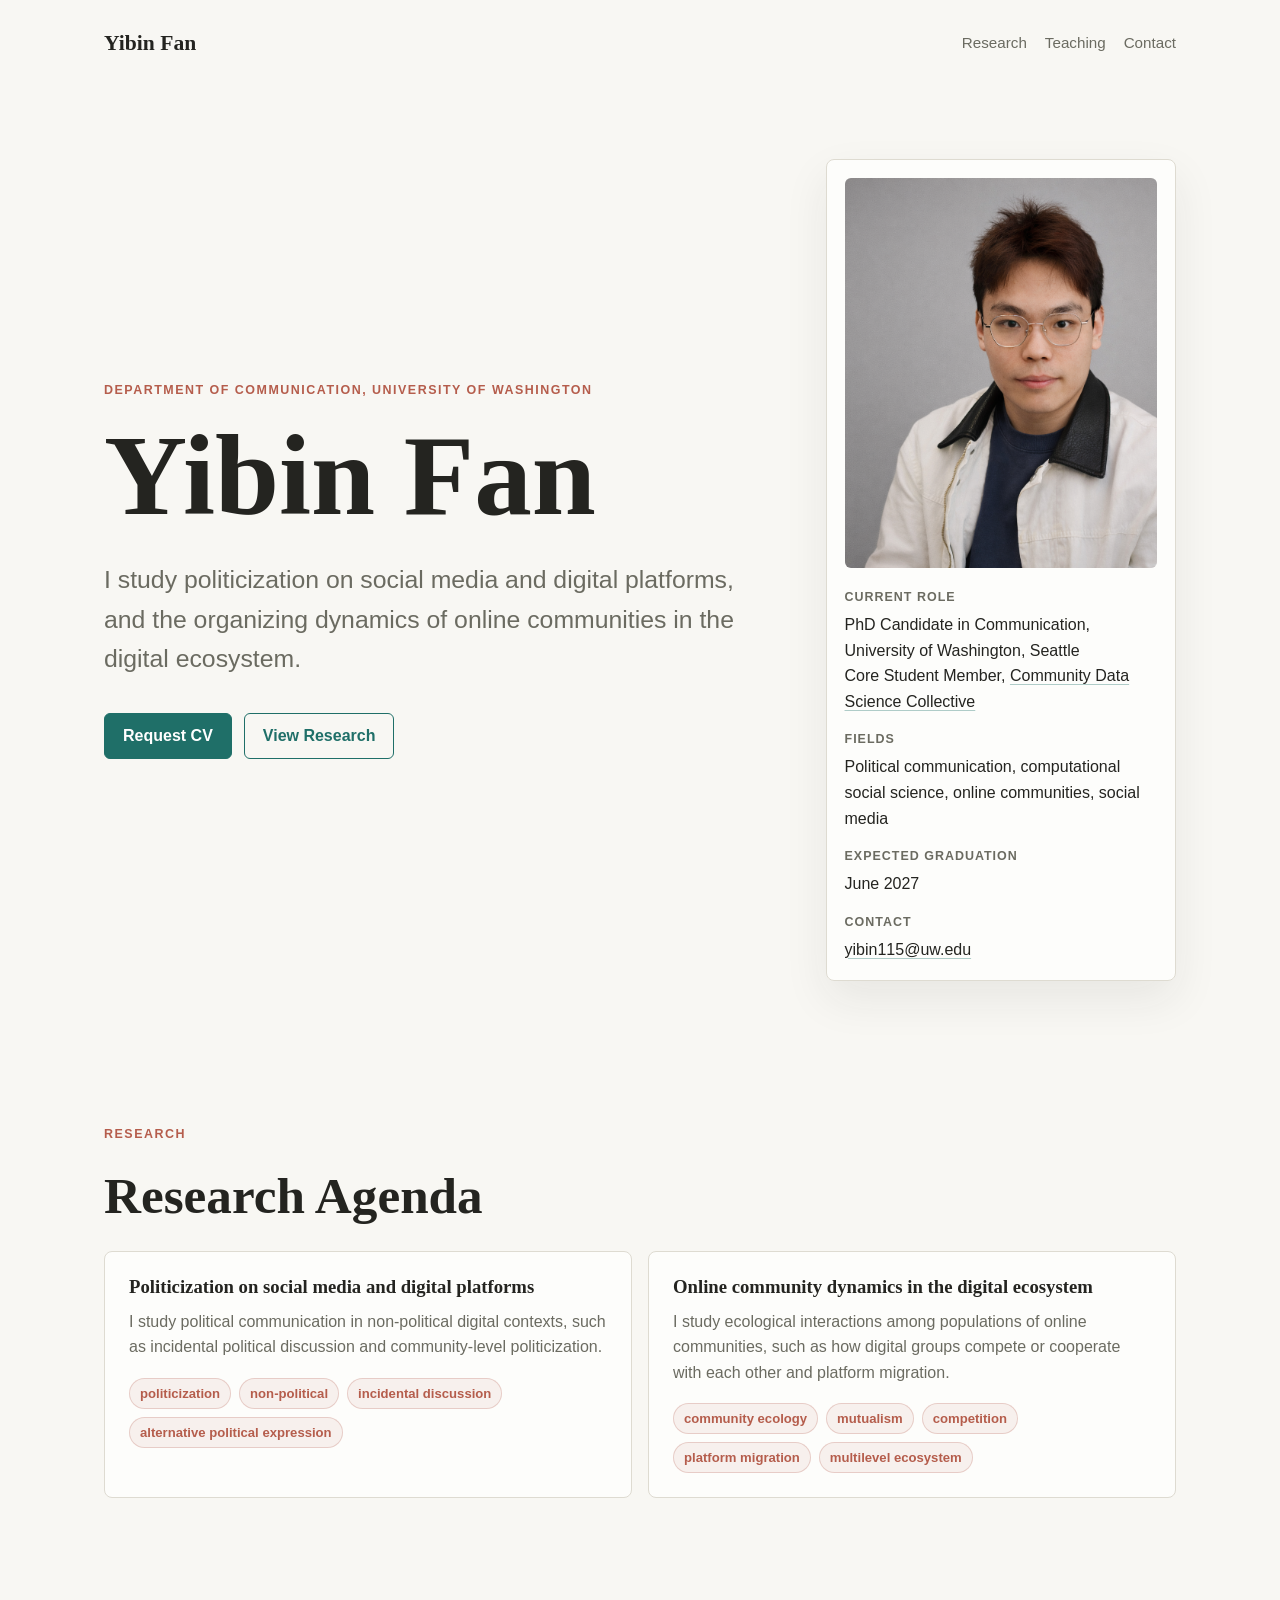
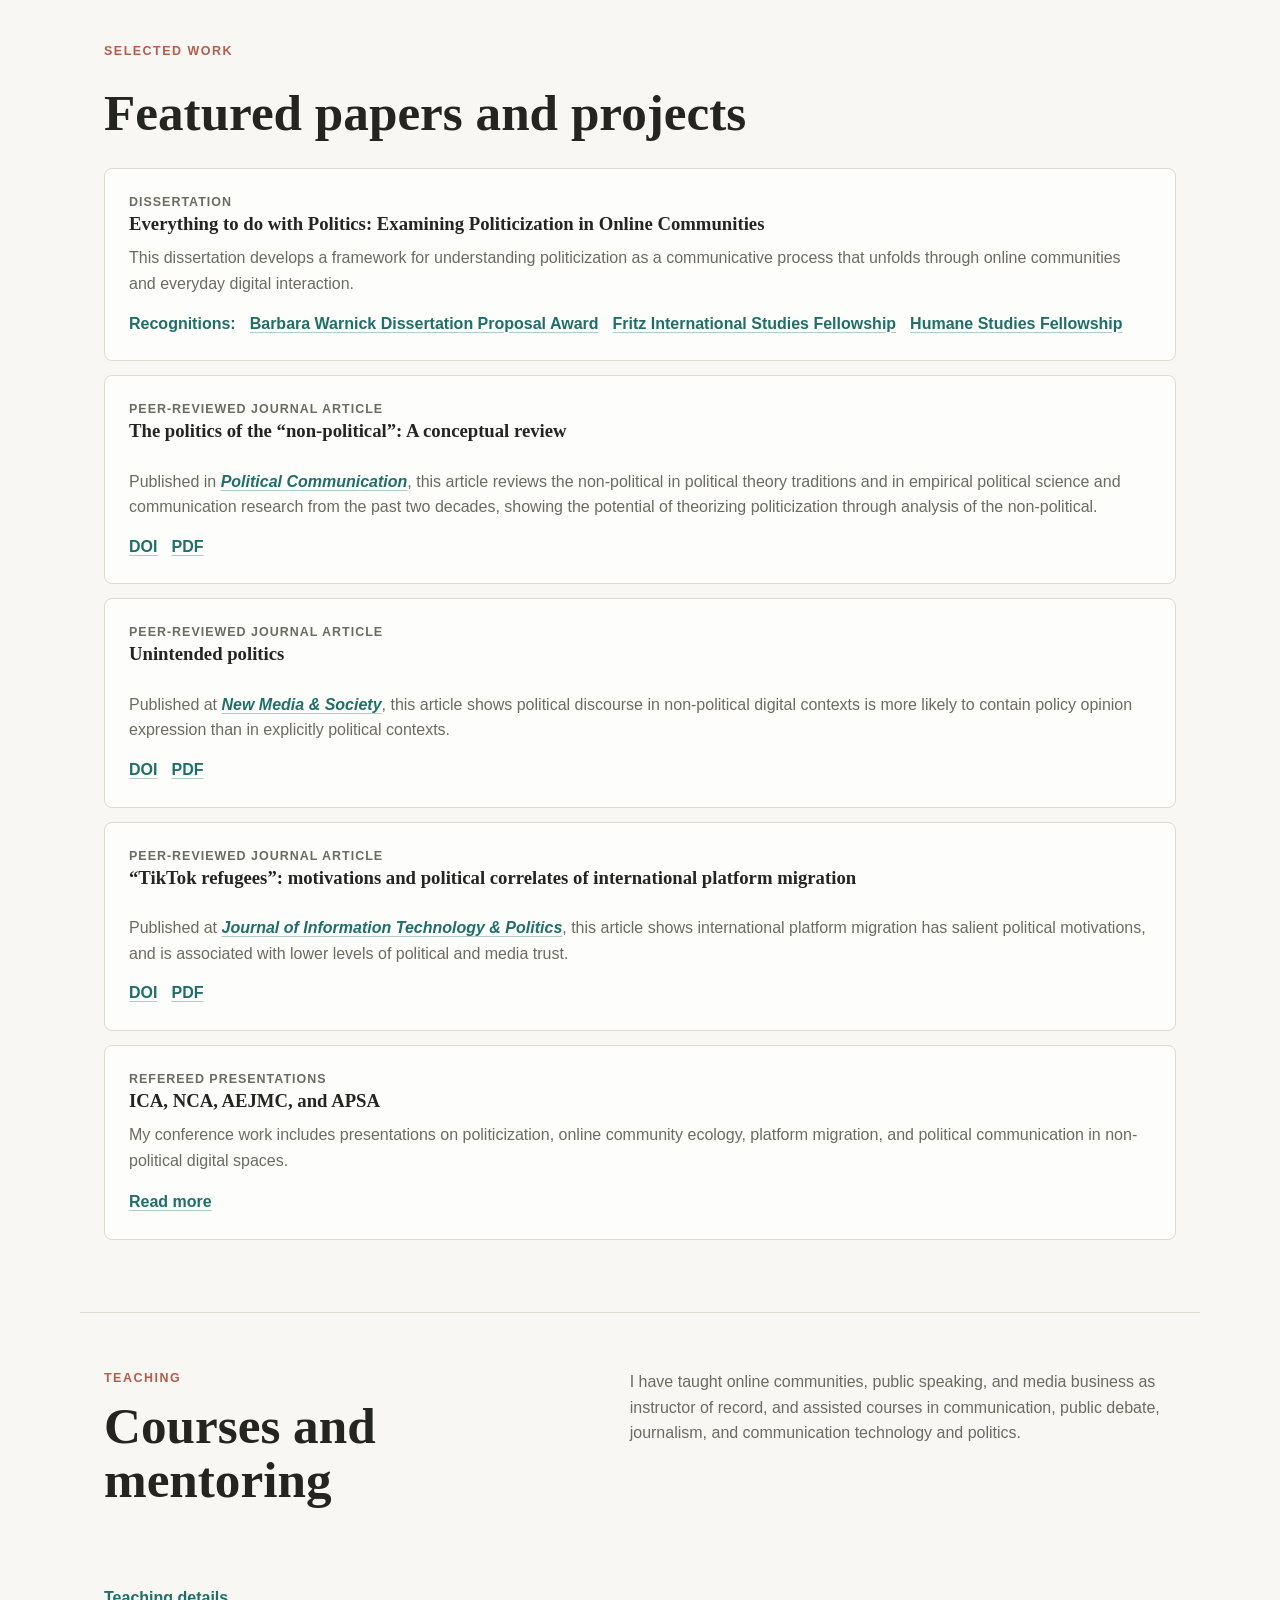
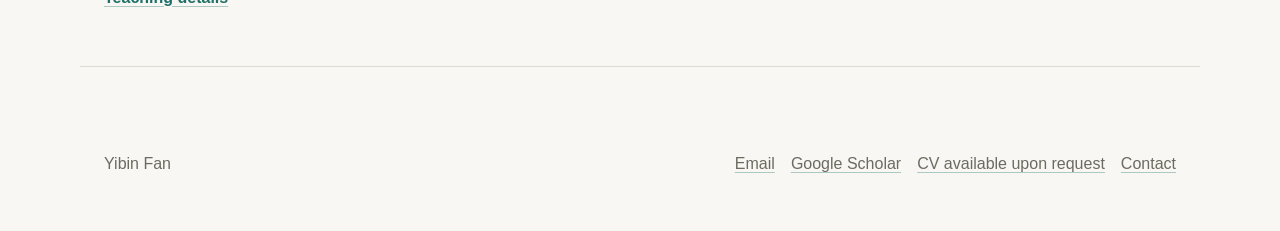
==== commit 394dd60f: "Update publications, teaching, and CV access" ====
--- a/site/index.html
+++ b/site/index.html
@@ -13,7 +13,6 @@
       <nav class="nav" aria-label="Primary navigation">
         <a href="pages/research.html">Research</a>
         <a href="pages/teaching.html">Teaching</a>
-        <a href="pages/cv.html">CV</a>
         <a href="pages/contact.html">Contact</a>
       </nav>
     </header>
@@ -27,7 +26,7 @@
             I study politicization on social media and digital platforms, and the organizing dynamics of online communities in the digital ecosystem.
           </p>
           <div class="actions">
-            <a class="button primary" href="assets/cv/YF_CV_printed_ICA.pdf">Download CV</a> 
+            <a class="button primary" href="mailto:yibin115@uw.edu?subject=CV%20request">Request CV</a>
             <a class="button secondary" href="pages/research.html">View Research</a>
           </div>
         </div>
@@ -106,6 +105,15 @@
           </article>
           <article class="work-item">
             <p class="status">Peer-reviewed Journal Article</p>
+            <h3>The politics of the &ldquo;non-political&rdquo;: A conceptual review</h3>
+            <p>Published in <a href="https://www.tandfonline.com/doi/full/10.1080/10584609.2026.2745844"><em>Political Communication</em></a>, this article reviews the non-political in political theory traditions and in empirical political science and communication research from the past two decades, showing the potential of theorizing politicization through analysis of the non-political.</p>
+            <div class="link-row">
+              <a href="https://www.tandfonline.com/doi/full/10.1080/10584609.2026.2745844">DOI</a>
+              <a href="https://www.tandfonline.com/doi/epdf/10.1080/10584609.2026.2745844">PDF</a>
+            </div>
+          </article>
+          <article class="work-item">
+            <p class="status">Peer-reviewed Journal Article</p>
             <h3>Unintended politics</h3>
             <p>Published at <a href="https://journals.sagepub.com/home/nms"><em>New Media & Society</em></a>, this article shows political discourse in non-political digital contexts is more likely to contain policy opinion expression than in explicitly political contexts.</p>
             <div class="link-row">
@@ -148,7 +156,7 @@
       <div class="footer-links">
         <a href="mailto:yibin115@uw.edu">Email</a>
         <a href="https://scholar.google.com/citations?user=-ZSV1sAAAAAJ&hl=en&oi=sra">Google Scholar</a>
-        <a href="assets/cv/YF_CV_printed_ICA.pdf">CV</a>
+        <a href="mailto:yibin115@uw.edu?subject=CV%20request">CV available upon request</a>
         <a href="pages/contact.html">Contact</a>
       </div>
     </footer>
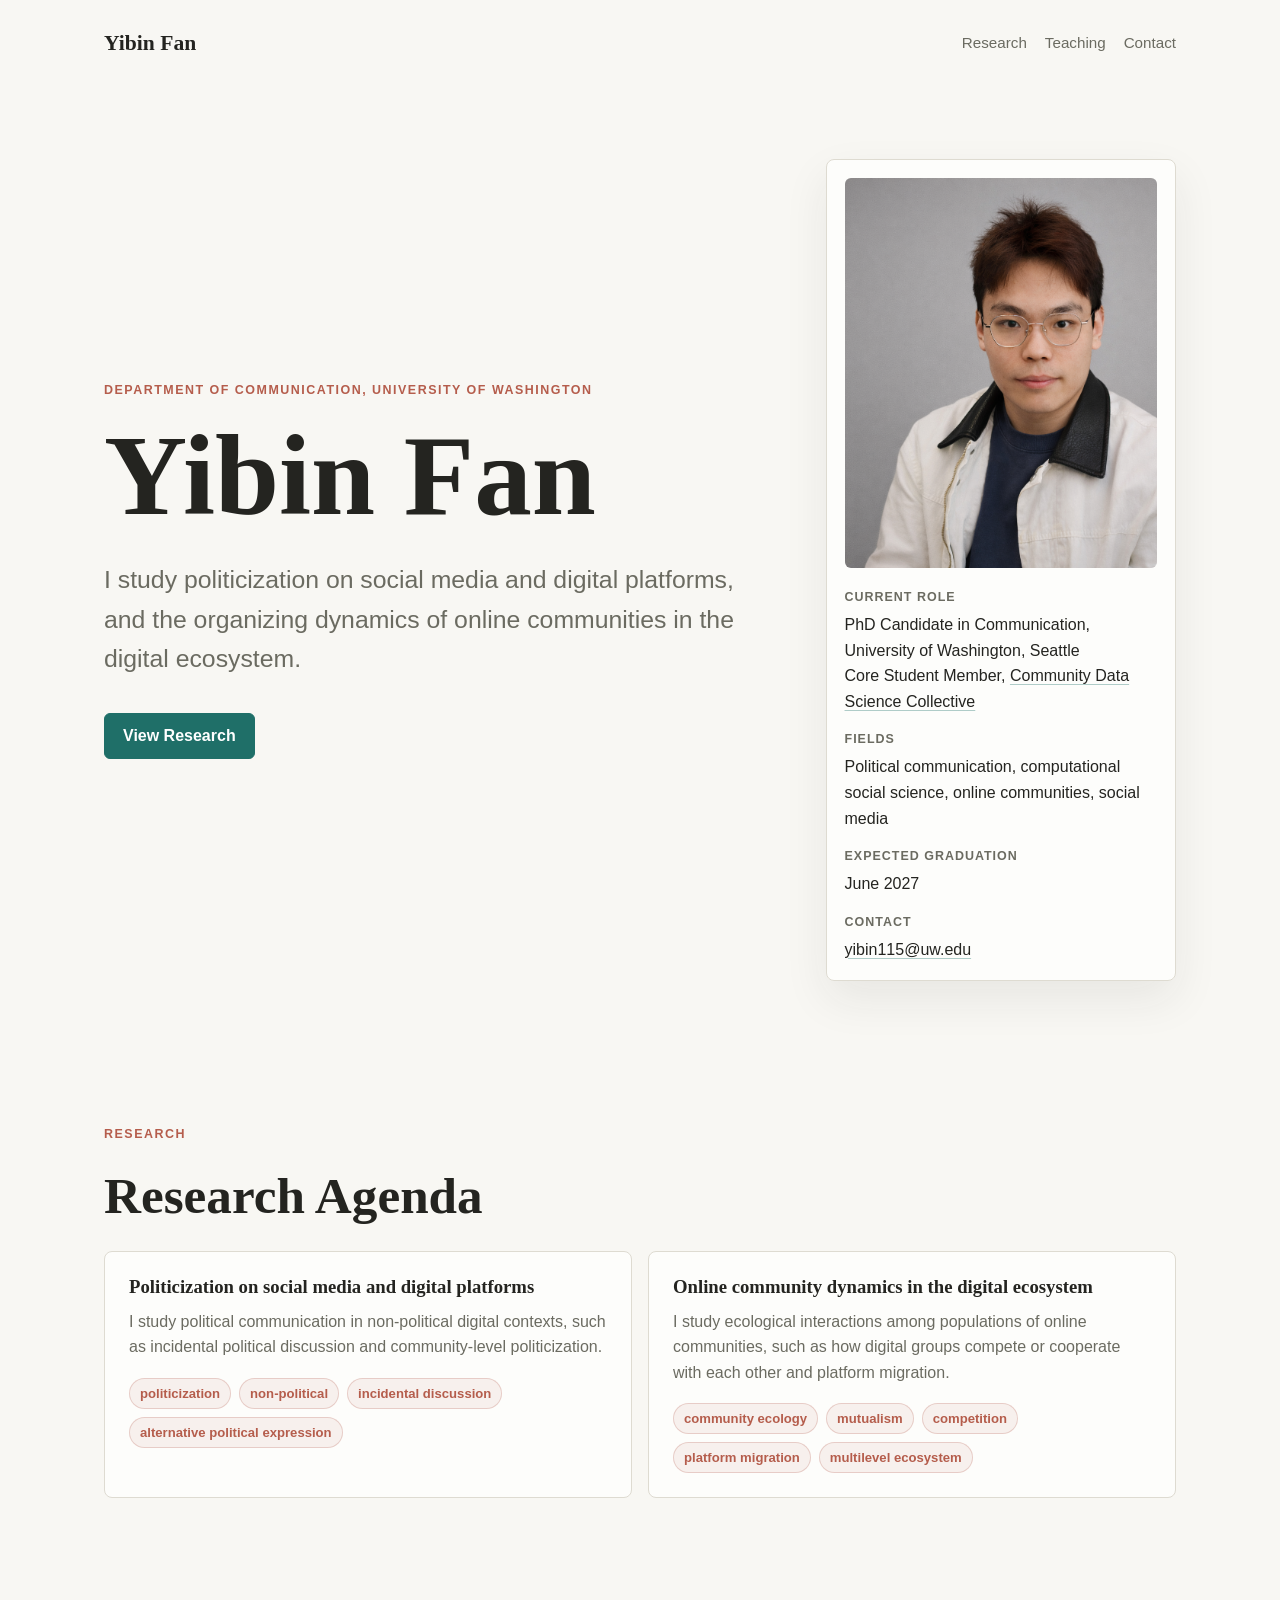
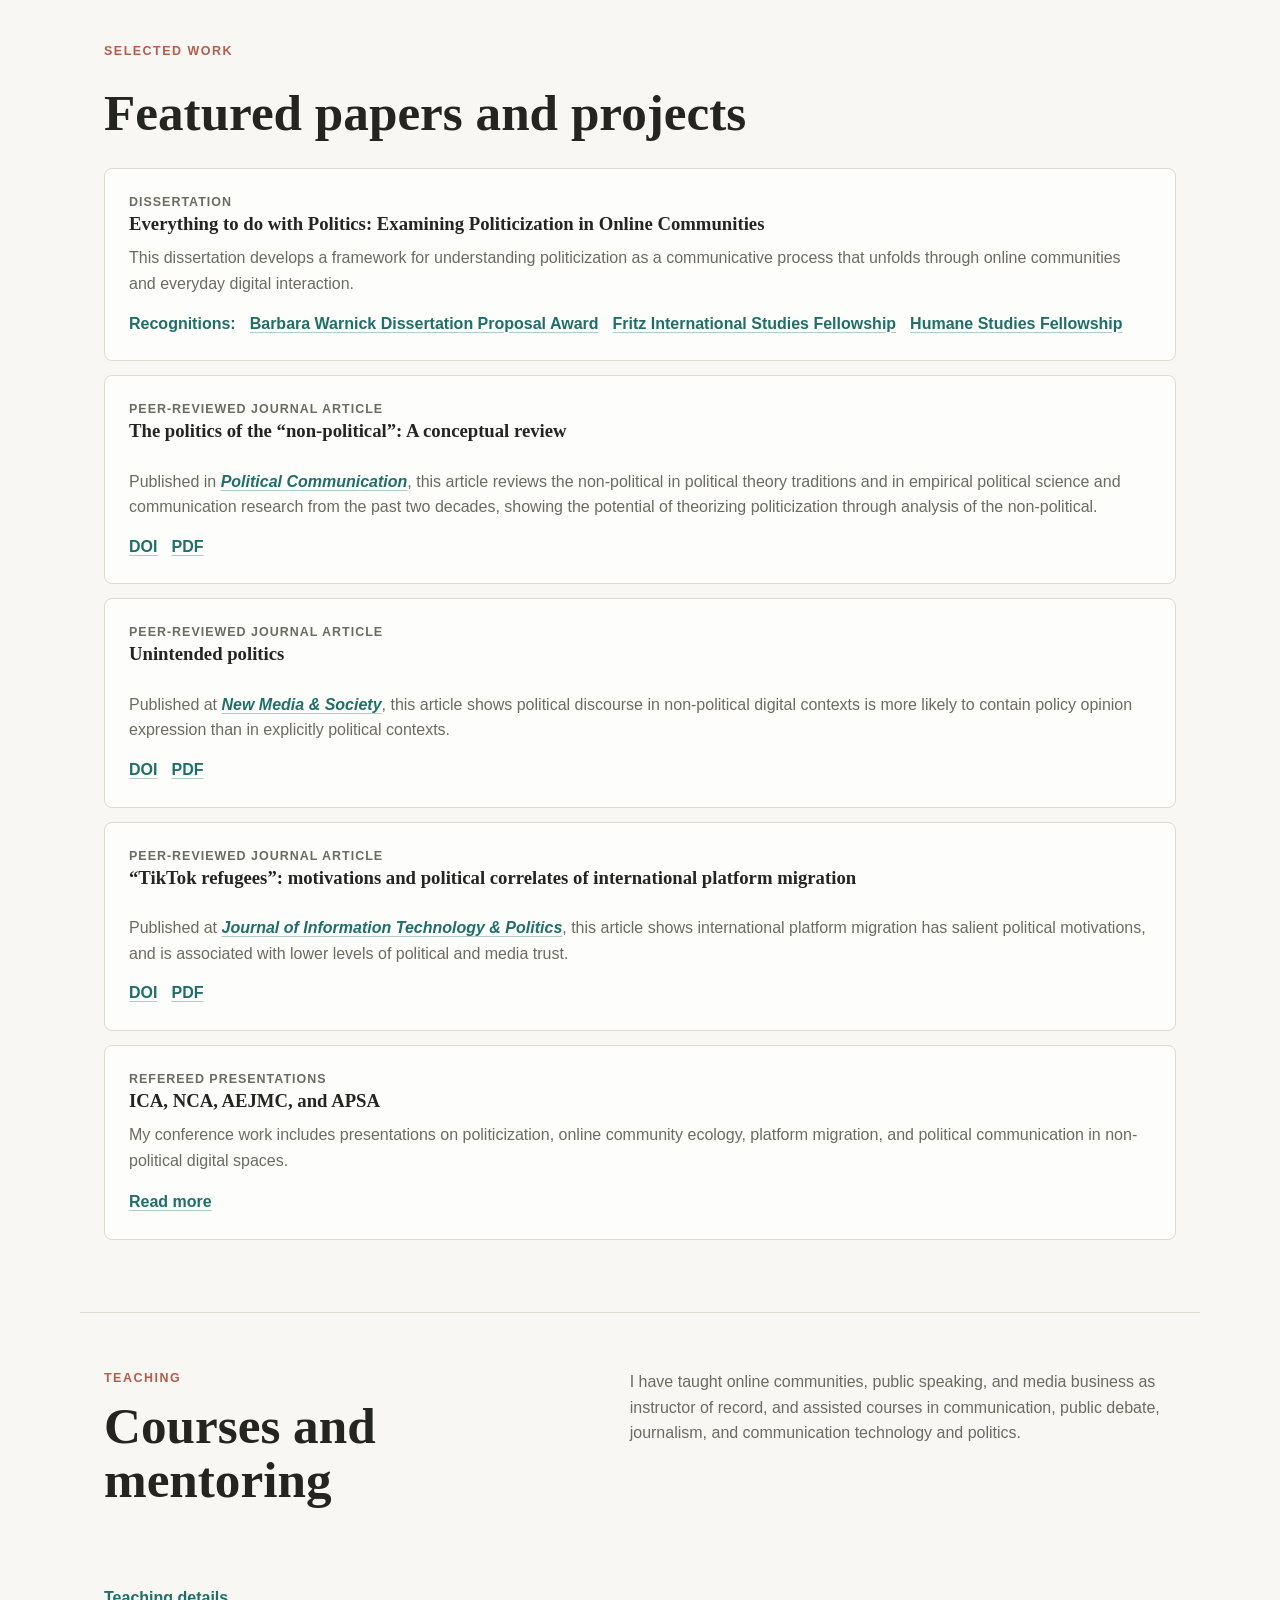
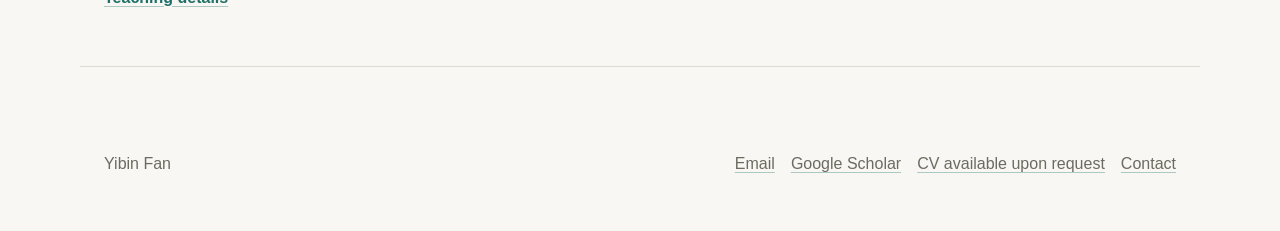
==== commit 63ff983f: "Refine CV access and publication status" ====
--- a/site/index.html
+++ b/site/index.html
@@ -26,8 +26,7 @@
             I study politicization on social media and digital platforms, and the organizing dynamics of online communities in the digital ecosystem.
           </p>
           <div class="actions">
-            <a class="button primary" href="mailto:yibin115@uw.edu?subject=CV%20request">Request CV</a>
-            <a class="button secondary" href="pages/research.html">View Research</a>
+            <a class="button primary" href="pages/research.html">View Research</a>
           </div>
         </div>
         <aside class="profile-panel" aria-label="Profile summary">
